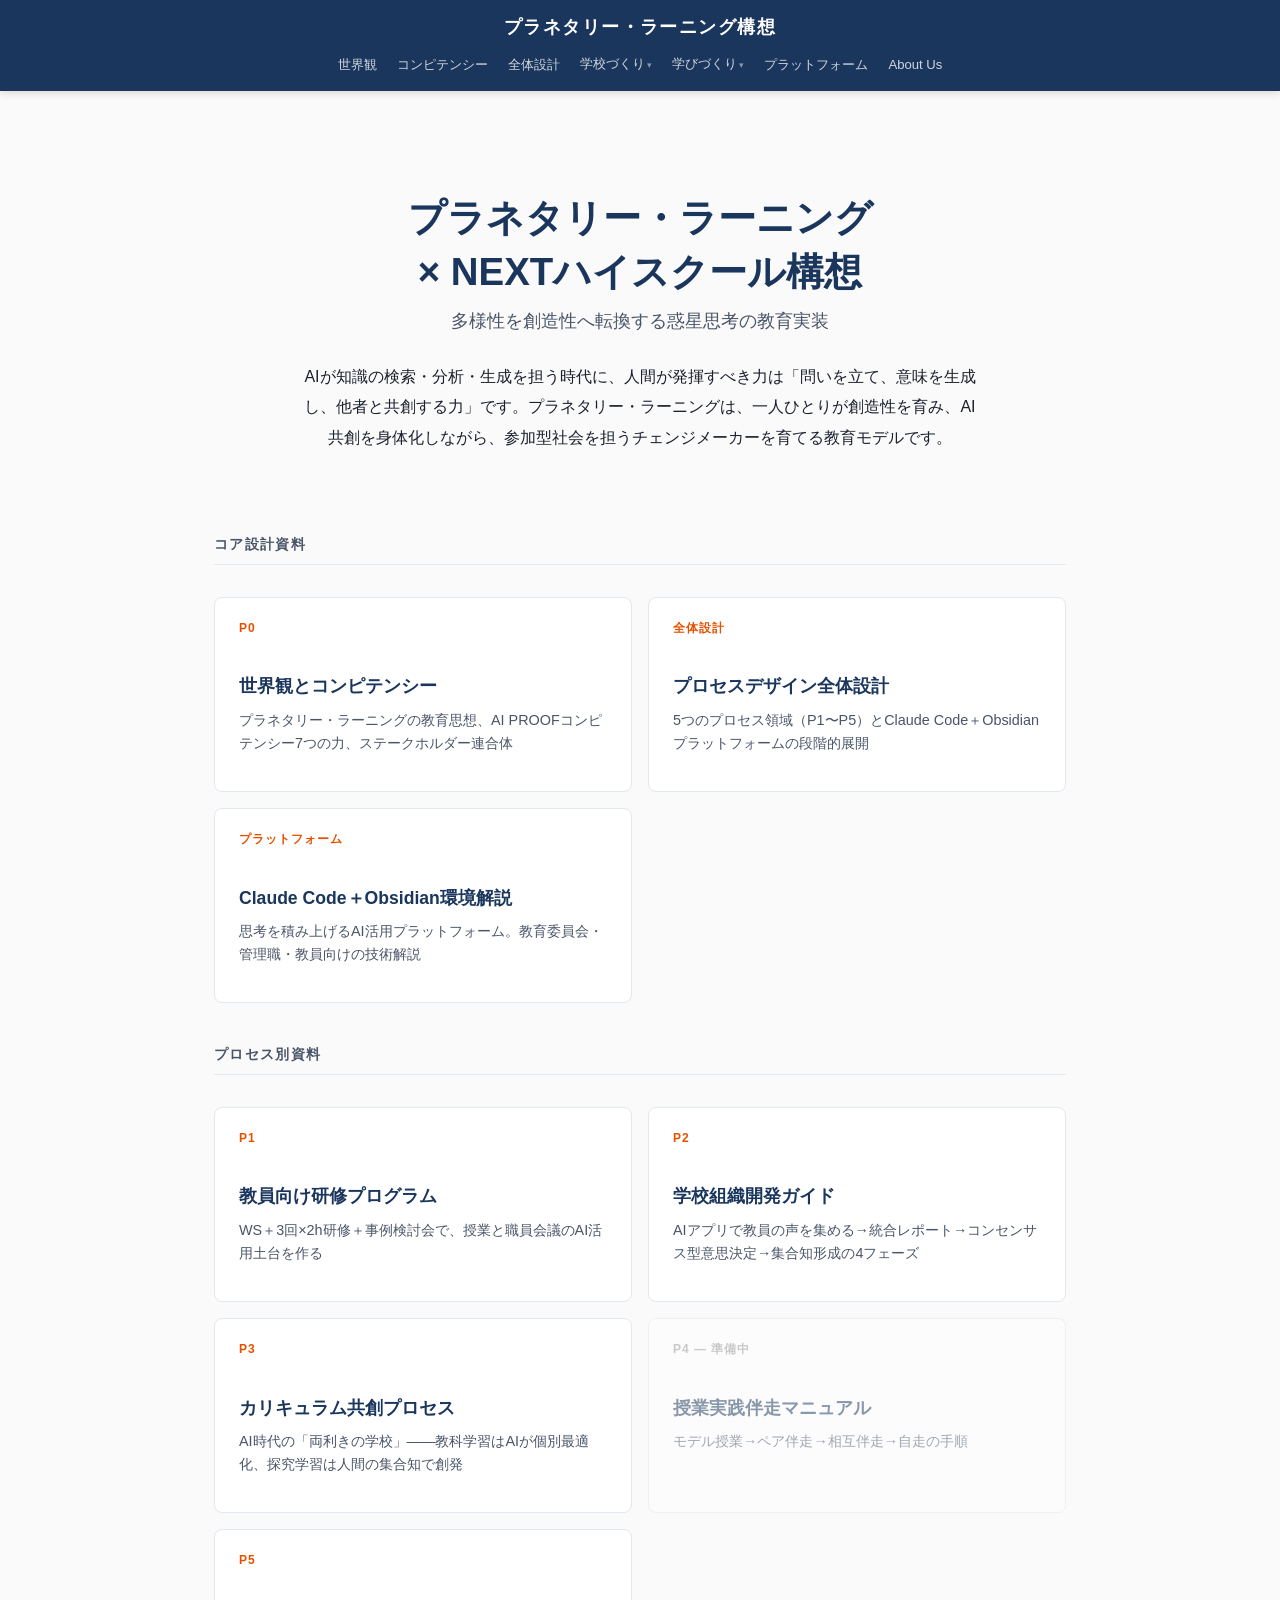
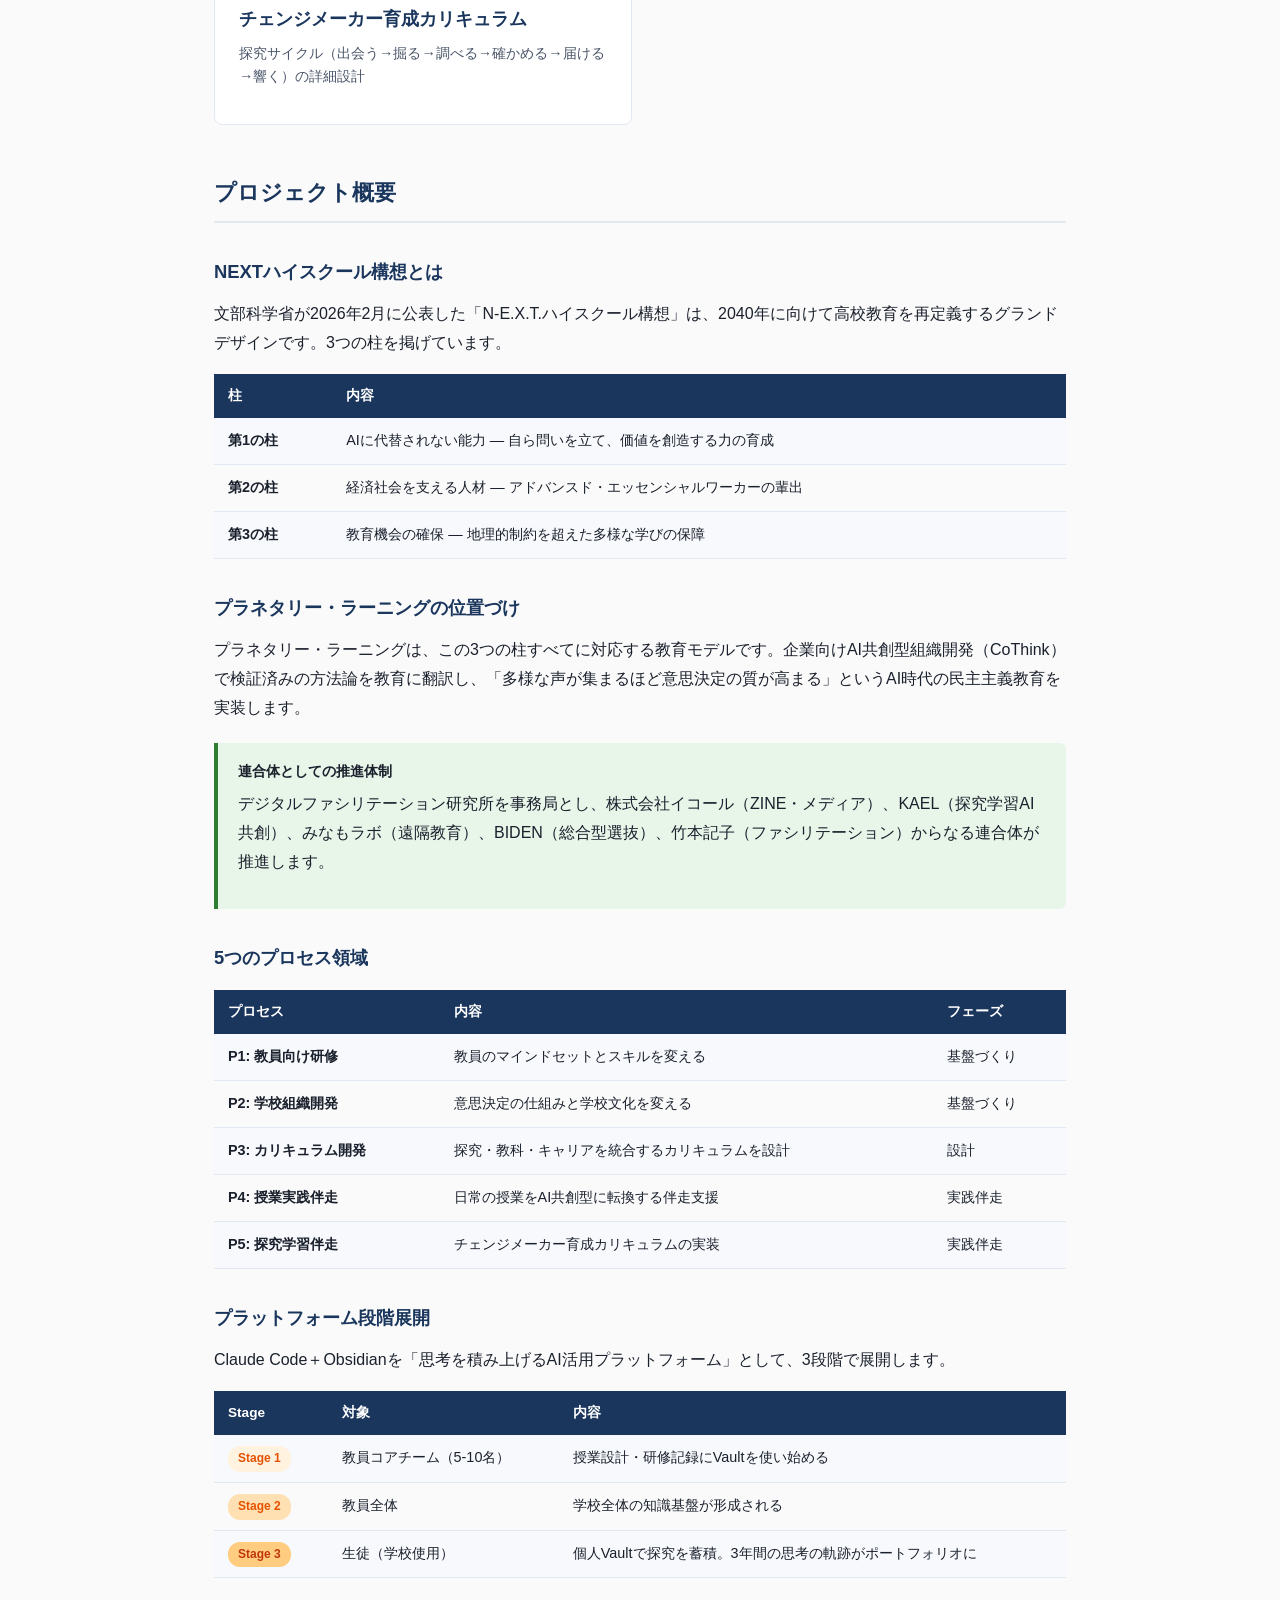
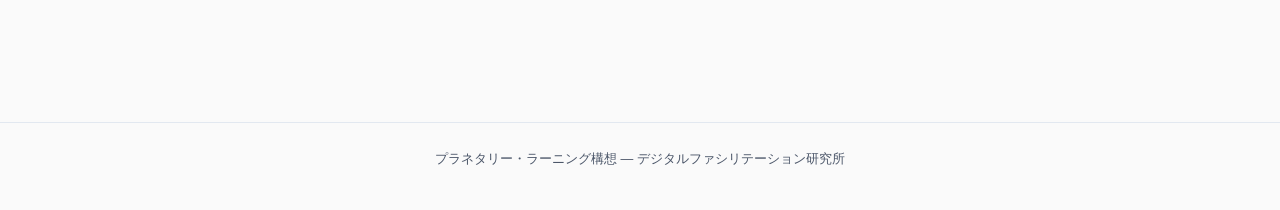
==== index.html @ 72f6e53b "ナビを7項目＋ドロップダウンに再構成 ストーリー順: 世界観 → コンピテンシー → 全体設計 → 学校づくり▾(P1,P2) → 学びづくり▾(P3,P4,P5) → プラットフォーム → Abou" ====
<!DOCTYPE html>
<html lang="ja">
<head>
  <meta charset="UTF-8">
  <meta name="viewport" content="width=device-width, initial-scale=1.0">
  <title>プラネタリー・ラーニング構想</title>
  <link rel="stylesheet" href="style.css">
</head>
<body>

<header>
  <div class="header-inner">
    <div class="site-title"><a href="index.html">プラネタリー・ラーニング構想</a></div>
    <nav>
      <a href="p0.html">世界観</a>
      <a href="competency.html">コンピテンシー</a>
      <a href="process-design.html">全体設計</a>
      <div class="nav-group">
        <span class="nav-group-label">学校づくり</span>
        <div class="nav-dropdown">
          <a href="p1.html">P1: 教員研修</a>
          <a href="p2.html">P2: 学校組織開発</a>
        </div>
      </div>
      <div class="nav-group">
        <span class="nav-group-label">学びづくり</span>
        <div class="nav-dropdown">
          <a href="p3.html">P3: カリキュラム共創</a>
          <a href="p4.html">P4: 授業実践伴走</a>
          <a href="p5.html">P5: 探究学習</a>
        </div>
      </div>
      <a href="platform.html">プラットフォーム</a>
      <a href="about.html">About Us</a>
    </nav>
  </div>
</header>

<main>

  <div class="hero">
    <h1>プラネタリー・ラーニング<br>× NEXTハイスクール構想</h1>
    <p class="subtitle">多様性を創造性へ転換する惑星思考の教育実装</p>
    <p class="lead">
      AIが知識の検索・分析・生成を担う時代に、人間が発揮すべき力は「問いを立て、意味を生成し、他者と共創する力」です。プラネタリー・ラーニングは、一人ひとりが創造性を育み、AI共創を身体化しながら、参加型社会を担うチェンジメーカーを育てる教育モデルです。
    </p>
  </div>

  <!-- コア設計資料 -->
  <div class="section-group-title">コア設計資料</div>
  <div class="card-grid">
    <a href="p0.html" class="card">
      <div class="card-label">P0</div>
      <h3>世界観とコンピテンシー</h3>
      <p>プラネタリー・ラーニングの教育思想、AI PROOFコンピテンシー7つの力、ステークホルダー連合体</p>
    </a>
    <a href="process-design.html" class="card">
      <div class="card-label">全体設計</div>
      <h3>プロセスデザイン全体設計</h3>
      <p>5つのプロセス領域（P1〜P5）とClaude Code＋Obsidianプラットフォームの段階的展開</p>
    </a>
    <a href="platform.html" class="card">
      <div class="card-label">プラットフォーム</div>
      <h3>Claude Code＋Obsidian環境解説</h3>
      <p>思考を積み上げるAI活用プラットフォーム。教育委員会・管理職・教員向けの技術解説</p>
    </a>
  </div>

  <!-- プロセス別資料 -->
  <div class="section-group-title">プロセス別資料</div>
  <div class="card-grid">
    <a href="p1.html" class="card">
      <div class="card-label">P1</div>
      <h3>教員向け研修プログラム</h3>
      <p>WS＋3回×2h研修＋事例検討会で、授業と職員会議のAI活用土台を作る</p>
    </a>
    <a href="p2.html" class="card">
      <div class="card-label">P2</div>
      <h3>学校組織開発ガイド</h3>
      <p>AIアプリで教員の声を集める→統合レポート→コンセンサス型意思決定→集合知形成の4フェーズ</p>
    </a>
    <a href="p3.html" class="card">
      <div class="card-label">P3</div>
      <h3>カリキュラム共創プロセス</h3>
      <p>AI時代の「両利きの学校」——教科学習はAIが個別最適化、探究学習は人間の集合知で創発</p>
    </a>
    <a href="#" class="card disabled">
      <div class="card-label">P4 — 準備中</div>
      <h3>授業実践伴走マニュアル</h3>
      <p>モデル授業→ペア伴走→相互伴走→自走の手順</p>
    </a>
    <a href="p5.html" class="card">
      <div class="card-label">P5</div>
      <h3>チェンジメーカー育成カリキュラム</h3>
      <p>探究サイクル（出会う→掘る→調べる→確かめる→届ける→響く）の詳細設計</p>
    </a>
  </div>

  <!-- プロジェクト概要 -->
  <h2>プロジェクト概要</h2>

  <h3>NEXTハイスクール構想とは</h3>
  <p>文部科学省が2026年2月に公表した「N-E.X.T.ハイスクール構想」は、2040年に向けて高校教育を再定義するグランドデザインです。3つの柱を掲げています。</p>

  <table>
    <tr><th>柱</th><th>内容</th></tr>
    <tr><td><strong>第1の柱</strong></td><td>AIに代替されない能力 — 自ら問いを立て、価値を創造する力の育成</td></tr>
    <tr><td><strong>第2の柱</strong></td><td>経済社会を支える人材 — アドバンスド・エッセンシャルワーカーの輩出</td></tr>
    <tr><td><strong>第3の柱</strong></td><td>教育機会の確保 — 地理的制約を超えた多様な学びの保障</td></tr>
  </table>

  <h3>プラネタリー・ラーニングの位置づけ</h3>
  <p>プラネタリー・ラーニングは、この3つの柱すべてに対応する教育モデルです。企業向けAI共創型組織開発（CoThink）で検証済みの方法論を教育に翻訳し、「多様な声が集まるほど意思決定の質が高まる」というAI時代の民主主義教育を実装します。</p>

  <div class="callout tip">
    <div class="callout-title">連合体としての推進体制</div>
    <p>デジタルファシリテーション研究所を事務局とし、株式会社イコール（ZINE・メディア）、KAEL（探究学習AI共創）、みなもラボ（遠隔教育）、BIDEN（総合型選抜）、竹本記子（ファシリテーション）からなる連合体が推進します。</p>
  </div>

  <h3>5つのプロセス領域</h3>
  <table>
    <tr><th>プロセス</th><th>内容</th><th>フェーズ</th></tr>
    <tr><td><strong>P1: 教員向け研修</strong></td><td>教員のマインドセットとスキルを変える</td><td>基盤づくり</td></tr>
    <tr><td><strong>P2: 学校組織開発</strong></td><td>意思決定の仕組みと学校文化を変える</td><td>基盤づくり</td></tr>
    <tr><td><strong>P3: カリキュラム開発</strong></td><td>探究・教科・キャリアを統合するカリキュラムを設計</td><td>設計</td></tr>
    <tr><td><strong>P4: 授業実践伴走</strong></td><td>日常の授業をAI共創型に転換する伴走支援</td><td>実践伴走</td></tr>
    <tr><td><strong>P5: 探究学習伴走</strong></td><td>チェンジメーカー育成カリキュラムの実装</td><td>実践伴走</td></tr>
  </table>

  <h3>プラットフォーム段階展開</h3>
  <p>Claude Code＋Obsidianを「思考を積み上げるAI活用プラットフォーム」として、3段階で展開します。</p>
  <table>
    <tr><th>Stage</th><th>対象</th><th>内容</th></tr>
    <tr><td><span class="badge badge-stage1">Stage 1</span></td><td>教員コアチーム（5-10名）</td><td>授業設計・研修記録にVaultを使い始める</td></tr>
    <tr><td><span class="badge badge-stage2">Stage 2</span></td><td>教員全体</td><td>学校全体の知識基盤が形成される</td></tr>
    <tr><td><span class="badge badge-stage3">Stage 3</span></td><td>生徒（学校使用）</td><td>個人Vaultで探究を蓄積。3年間の思考の軌跡がポートフォリオに</td></tr>
  </table>

</main>

<footer>
  <p>プラネタリー・ラーニング構想 &mdash; デジタルファシリテーション研究所</p>
</footer>

</body>
</html>
---- style.css ----
/* NEXTハイスクール プラネタリー・ラーニング サイトスタイル */

:root {
  --color-primary: #1a365d;
  --color-primary-light: #2b6cb0;
  --color-accent: #e65100;
  --color-accent-light: #ff8f00;
  --color-bg: #fafafa;
  --color-surface: #ffffff;
  --color-text: #1a202c;
  --color-text-secondary: #4a5568;
  --color-border: #e2e8f0;
  --color-green: #2e7d32;
  --color-green-bg: #e8f5e9;
  --color-blue-bg: #e3f2fd;
  --color-orange-bg: #fff3e0;
  --color-red-bg: #fce4ec;
  --max-width: 900px;
  --header-height: 64px;
}

* {
  margin: 0;
  padding: 0;
  box-sizing: border-box;
}

html {
  scroll-behavior: smooth;
}

body {
  font-family: "Hiragino Kaku Gothic ProN", "Noto Sans JP", "Yu Gothic", "Meiryo", sans-serif;
  line-height: 1.8;
  color: var(--color-text);
  background: var(--color-bg);
}

/* ── Header ── */
header {
  background: var(--color-primary);
  color: #fff;
  position: sticky;
  top: 0;
  z-index: 100;
  box-shadow: 0 2px 8px rgba(0,0,0,0.15);
}

header .header-inner {
  max-width: var(--max-width);
  margin: 0 auto;
  padding: 10px 24px;
  display: flex;
  flex-direction: column;
  align-items: center;
  gap: 6px;
}

header .site-title {
  font-size: 1.15rem;
  font-weight: 700;
  letter-spacing: 0.08em;
  white-space: nowrap;
}

header .site-title a {
  color: #fff;
  text-decoration: none;
}

header nav {
  display: flex;
  flex-wrap: wrap;
  justify-content: center;
  gap: 2px 0;
  list-style: none;
}

header nav > a,
header nav > .nav-group > .nav-group-label {
  color: rgba(255,255,255,0.8);
  text-decoration: none;
  font-size: 0.82rem;
  padding: 4px 10px;
  transition: color 0.2s;
  cursor: pointer;
  white-space: nowrap;
}

header nav > a:hover,
header nav > .nav-group:hover > .nav-group-label {
  color: #fff;
}

/* ── Dropdown ── */
.nav-group {
  position: relative;
}

.nav-group-label::after {
  content: " ▾";
  font-size: 0.65em;
  opacity: 0.6;
}

.nav-group .nav-dropdown {
  display: none;
  position: absolute;
  top: 100%;
  left: 50%;
  transform: translateX(-50%);
  background: var(--color-primary);
  border-radius: 0 0 6px 6px;
  box-shadow: 0 4px 12px rgba(0,0,0,0.25);
  min-width: 160px;
  padding: 4px 0;
  z-index: 200;
}

.nav-group:hover .nav-dropdown {
  display: block;
}

.nav-dropdown a {
  display: block;
  color: rgba(255,255,255,0.8);
  text-decoration: none;
  font-size: 0.8rem;
  padding: 7px 16px;
  white-space: nowrap;
  transition: background 0.15s;
}

.nav-dropdown a:hover {
  background: rgba(255,255,255,0.12);
  color: #fff;
}

/* ── Main ── */
main {
  max-width: var(--max-width);
  margin: 0 auto;
  padding: 40px 24px 80px;
}

/* ── Hero (index page) ── */
.hero {
  text-align: center;
  padding: 60px 0 40px;
}

.hero h1 {
  font-size: 2rem;
  color: var(--color-primary);
  margin-bottom: 8px;
  line-height: 1.4;
}

.hero .subtitle {
  font-size: 1.1rem;
  color: var(--color-text-secondary);
  margin-bottom: 24px;
}

.hero .lead {
  font-size: 1rem;
  color: var(--color-text);
  max-width: 680px;
  margin: 0 auto;
  line-height: 1.9;
}

/* ── Page title ── */
.page-title {
  border-bottom: 3px solid var(--color-primary);
  padding-bottom: 12px;
  margin-bottom: 32px;
}

.page-title h1 {
  font-size: 1.7rem;
  color: var(--color-primary);
  line-height: 1.4;
}

.page-title .page-subtitle {
  font-size: 1rem;
  color: var(--color-text-secondary);
  margin-top: 4px;
}

/* ── Card grid (index) ── */
.card-grid {
  display: grid;
  grid-template-columns: 1fr;
  gap: 16px;
  margin: 32px 0;
}

.card {
  background: var(--color-surface);
  border: 1px solid var(--color-border);
  border-radius: 8px;
  padding: 20px 24px;
  text-decoration: none;
  color: inherit;
  transition: box-shadow 0.2s, border-color 0.2s;
  display: block;
}

.card:hover {
  box-shadow: 0 4px 12px rgba(0,0,0,0.08);
  border-color: var(--color-primary-light);
}

.card .card-label {
  font-size: 0.75rem;
  font-weight: 700;
  text-transform: uppercase;
  letter-spacing: 0.08em;
  color: var(--color-accent);
  margin-bottom: 4px;
}

.card h3 {
  font-size: 1.1rem;
  color: var(--color-primary);
  margin-bottom: 6px;
}

.card p {
  font-size: 0.9rem;
  color: var(--color-text-secondary);
  line-height: 1.6;
}

.card.disabled {
  opacity: 0.5;
  pointer-events: none;
}

.card.disabled .card-label {
  color: #999;
}

/* ── Section headers ── */
.section-group-title {
  font-size: 0.85rem;
  font-weight: 700;
  text-transform: uppercase;
  letter-spacing: 0.1em;
  color: var(--color-text-secondary);
  border-bottom: 1px solid var(--color-border);
  padding-bottom: 6px;
  margin-top: 40px;
  margin-bottom: 16px;
}

/* ── Content sections ── */
h2 {
  font-size: 1.4rem;
  color: var(--color-primary);
  margin-top: 48px;
  margin-bottom: 16px;
  padding-bottom: 8px;
  border-bottom: 2px solid var(--color-border);
}

h3 {
  font-size: 1.15rem;
  color: var(--color-primary);
  margin-top: 32px;
  margin-bottom: 12px;
}

h4 {
  font-size: 1rem;
  color: var(--color-text);
  margin-top: 24px;
  margin-bottom: 8px;
}

p {
  margin-bottom: 16px;
}

/* ── Tables ── */
table {
  width: 100%;
  border-collapse: collapse;
  margin: 16px 0 24px;
  font-size: 0.9rem;
}

th {
  background: var(--color-primary);
  color: #fff;
  padding: 10px 14px;
  text-align: left;
  font-weight: 600;
  font-size: 0.85rem;
}

td {
  padding: 10px 14px;
  border-bottom: 1px solid var(--color-border);
  vertical-align: top;
}

tr:nth-child(even) td {
  background: #f7f9fc;
}

/* ── Callout boxes ── */
.callout {
  border-left: 4px solid var(--color-primary-light);
  background: var(--color-blue-bg);
  padding: 16px 20px;
  margin: 20px 0;
  border-radius: 0 6px 6px 0;
}

.callout.important {
  border-left-color: var(--color-accent);
  background: var(--color-orange-bg);
}

.callout.tip {
  border-left-color: var(--color-green);
  background: var(--color-green-bg);
}

.callout .callout-title {
  font-weight: 700;
  font-size: 0.9rem;
  margin-bottom: 6px;
}

/* ── Code / pre blocks ── */
pre {
  background: #1e293b;
  color: #e2e8f0;
  padding: 16px 20px;
  border-radius: 6px;
  overflow-x: auto;
  font-size: 0.85rem;
  line-height: 1.6;
  margin: 16px 0 24px;
  font-family: "Consolas", "Monaco", "Courier New", monospace;
}

code {
  font-family: "Consolas", "Monaco", "Courier New", monospace;
  font-size: 0.88em;
  background: #edf2f7;
  padding: 2px 6px;
  border-radius: 3px;
}

pre code {
  background: none;
  padding: 0;
}

/* ── Blockquote ── */
blockquote {
  border-left: 4px solid var(--color-border);
  padding: 8px 16px;
  margin: 16px 0;
  color: var(--color-text-secondary);
  font-style: italic;
}

/* ── Lists ── */
ul, ol {
  margin: 8px 0 16px 24px;
}

li {
  margin-bottom: 6px;
}

/* ── Competency diagram (text-based) ── */
.diagram {
  background: #f7f9fc;
  border: 1px solid var(--color-border);
  border-radius: 6px;
  padding: 20px;
  margin: 20px 0;
  font-family: "Consolas", "Monaco", "Courier New", monospace;
  font-size: 0.85rem;
  line-height: 1.5;
  white-space: pre;
  overflow-x: auto;
}

/* ── Phase / Stage badges ── */
.badge {
  display: inline-block;
  font-size: 0.75rem;
  font-weight: 700;
  padding: 2px 10px;
  border-radius: 12px;
  margin-right: 6px;
}

.badge-stage1 { background: var(--color-orange-bg); color: var(--color-accent); }
.badge-stage2 { background: #ffe0b2; color: #e65100; }
.badge-stage3 { background: #ffcc80; color: #bf360c; }
.badge-done { background: var(--color-green-bg); color: var(--color-green); }
.badge-wip { background: #fff9c4; color: #f57f17; }

/* ── Page navigation (bottom) ── */
.page-nav {
  display: flex;
  justify-content: space-between;
  margin-top: 64px;
  padding-top: 24px;
  border-top: 1px solid var(--color-border);
}

.page-nav a {
  color: var(--color-primary-light);
  text-decoration: none;
  font-size: 0.9rem;
}

.page-nav a:hover {
  text-decoration: underline;
}

/* ── Footer ── */
footer {
  text-align: center;
  padding: 24px;
  font-size: 0.8rem;
  color: var(--color-text-secondary);
  border-top: 1px solid var(--color-border);
  margin-top: 40px;
}

/* ── Responsive ── */
@media (min-width: 640px) {
  .card-grid {
    grid-template-columns: 1fr 1fr;
  }
  .hero h1 {
    font-size: 2.4rem;
  }
}

@media (max-width: 639px) {
  header .header-inner {
    padding: 8px 12px;
    gap: 4px;
  }
  header .site-title {
    font-size: 1rem;
  }
  header nav {
    gap: 0;
  }
  header nav > a,
  header nav > .nav-group > .nav-group-label {
    font-size: 0.72rem;
    padding: 3px 6px;
  }
  .nav-group .nav-dropdown {
    min-width: 130px;
  }
  .nav-dropdown a {
    font-size: 0.72rem;
    padding: 6px 12px;
  }
  main {
    padding: 24px 16px 60px;
  }
  .hero {
    padding: 32px 0 24px;
  }
  h2 { font-size: 1.2rem; }
  table { font-size: 0.82rem; }
  th, td { padding: 8px 10px; }
}
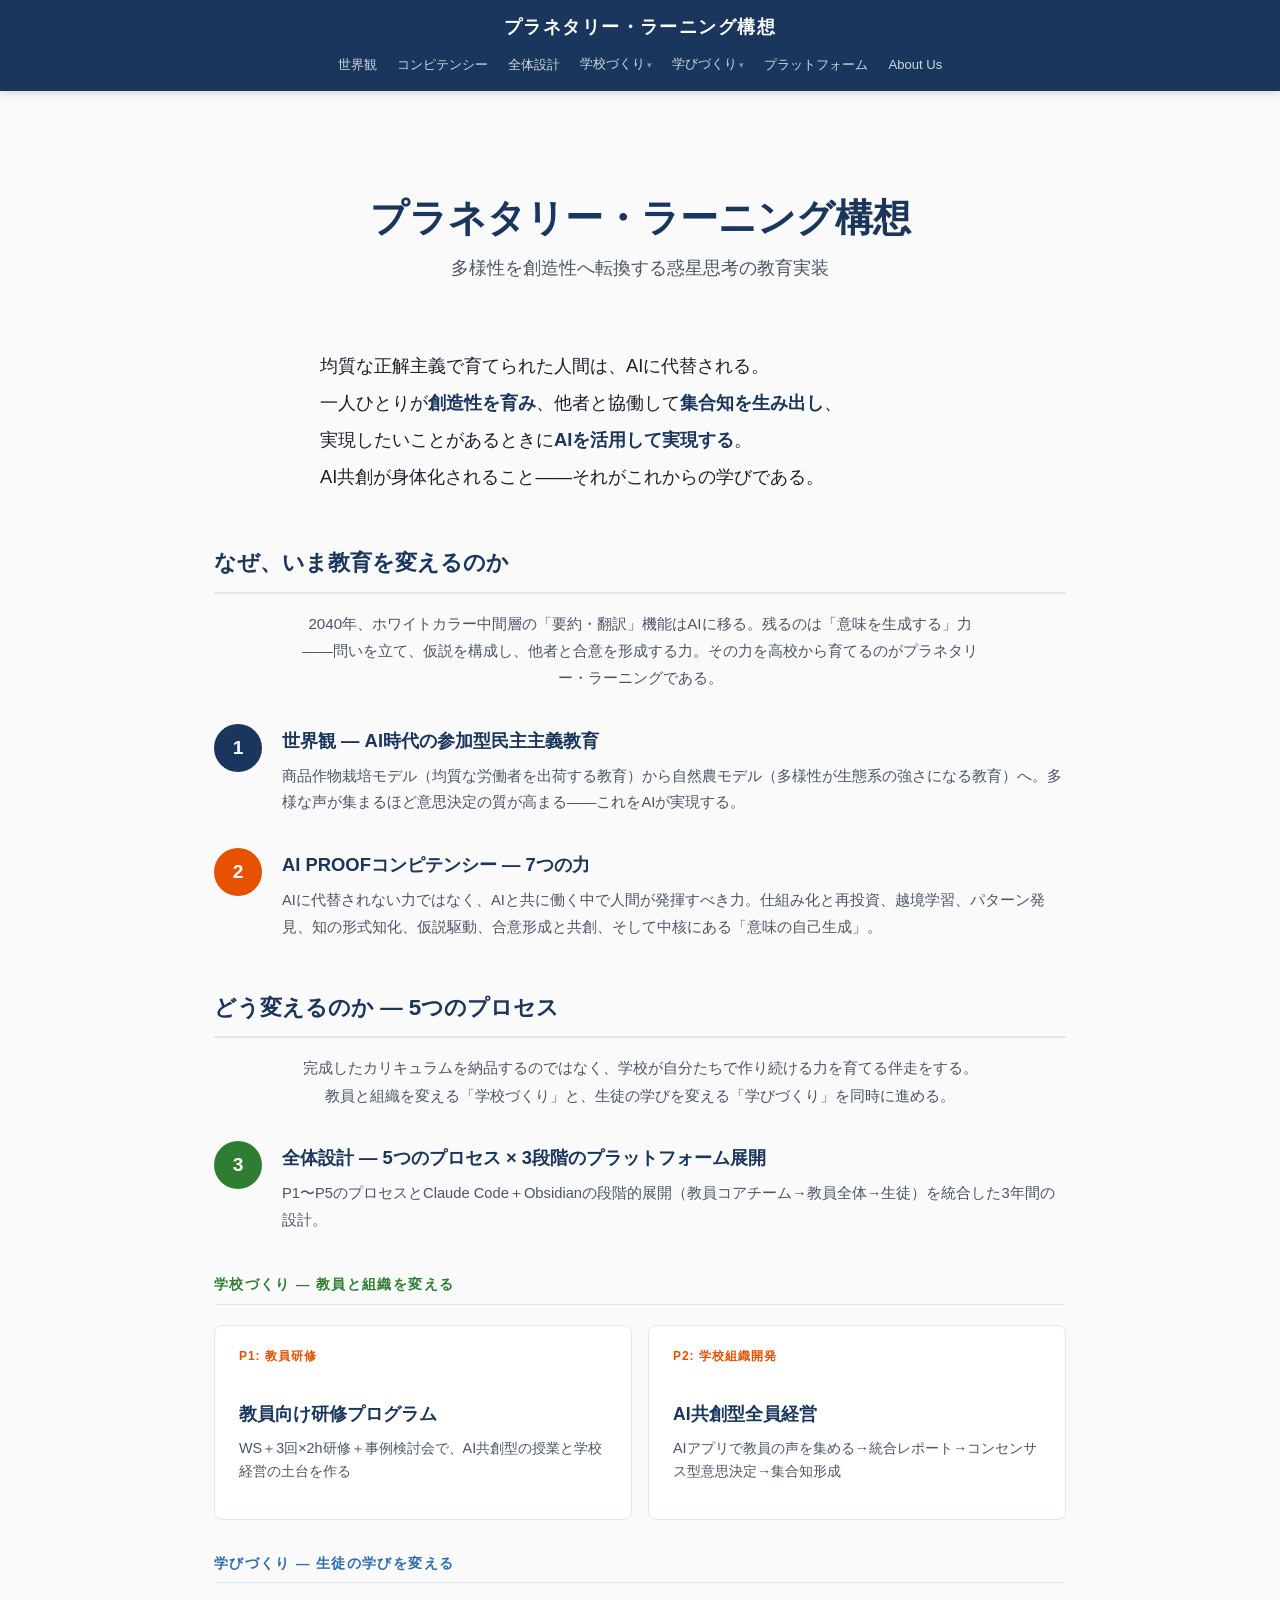
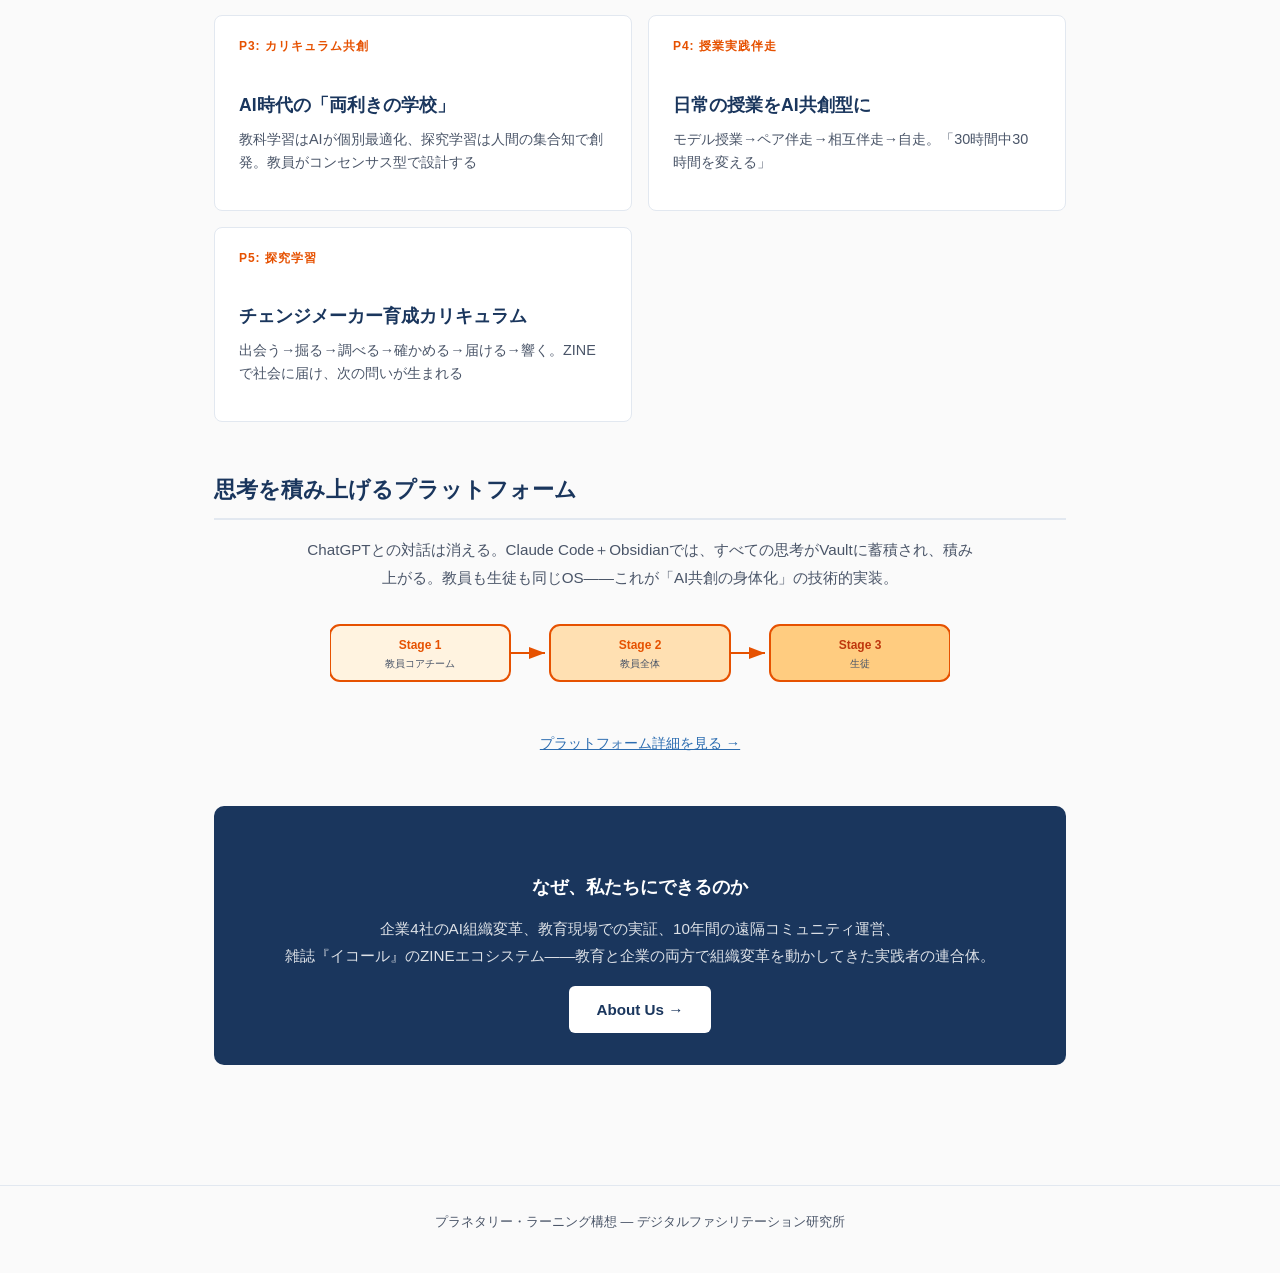
==== commit 922f31fe: "トップページをナビのストーリーに合わせて再構成 なぜ(世界観・コンピテンシー) → どう(全体設計・学校づくり・学びづくり) → 何で(プラットフォーム) → 誰が(About Us) - ヒーローを" ====
--- a/index.html
+++ b/index.html
@@ -5,6 +5,24 @@
   <meta name="viewport" content="width=device-width, initial-scale=1.0">
   <title>プラネタリー・ラーニング構想</title>
   <link rel="stylesheet" href="style.css">
+  <style>
+    .hero-statement { font-size: 1.15rem; color: var(--color-text); max-width: 640px; margin: 0 auto; line-height: 2; }
+    .hero-statement strong { color: var(--color-primary); }
+    .section-intro { max-width: 680px; margin: 0 auto 24px; text-align: center; color: var(--color-text-secondary); font-size: 0.95rem; line-height: 1.8; }
+    .story-step { display: flex; align-items: flex-start; gap: 20px; margin: 32px 0; }
+    .story-number { flex-shrink: 0; width: 48px; height: 48px; border-radius: 50%; display: flex; align-items: center; justify-content: center; font-size: 1.2rem; font-weight: 700; color: #fff; }
+    .story-body h3 { margin-top: 0; margin-bottom: 6px; }
+    .story-body h3 a { color: var(--color-primary); text-decoration: none; }
+    .story-body h3 a:hover { text-decoration: underline; }
+    .story-body p { color: var(--color-text-secondary); font-size: 0.92rem; margin-bottom: 0; }
+    .two-col { display: grid; grid-template-columns: 1fr 1fr; gap: 16px; margin: 20px 0; }
+    @media (max-width: 639px) { .two-col { grid-template-columns: 1fr; } .story-step { gap: 14px; } }
+    .cta-box { background: var(--color-primary); color: #fff; border-radius: 10px; padding: 32px; text-align: center; margin: 48px 0 0; }
+    .cta-box h3 { color: #fff; margin-bottom: 12px; border: none; }
+    .cta-box p { color: rgba(255,255,255,0.85); font-size: 0.95rem; margin-bottom: 16px; }
+    .cta-box a { display: inline-block; background: #fff; color: var(--color-primary); font-weight: 700; padding: 10px 28px; border-radius: 6px; text-decoration: none; font-size: 0.95rem; }
+    .cta-box a:hover { background: #e3f2fd; }
+  </style>
 </head>
 <body>
 
@@ -38,103 +56,119 @@
 
 <main>
 
+  <!-- ── Hero ── -->
   <div class="hero">
-    <h1>プラネタリー・ラーニング<br>× NEXTハイスクール構想</h1>
+    <h1>プラネタリー・ラーニング構想</h1>
     <p class="subtitle">多様性を創造性へ転換する惑星思考の教育実装</p>
-    <p class="lead">
-      AIが知識の検索・分析・生成を担う時代に、人間が発揮すべき力は「問いを立て、意味を生成し、他者と共創する力」です。プラネタリー・ラーニングは、一人ひとりが創造性を育み、AI共創を身体化しながら、参加型社会を担うチェンジメーカーを育てる教育モデルです。
-    </p>
   </div>
 
-  <!-- コア設計資料 -->
-  <div class="section-group-title">コア設計資料</div>
-  <div class="card-grid">
-    <a href="p0.html" class="card">
-      <div class="card-label">P0</div>
-      <h3>世界観とコンピテンシー</h3>
-      <p>プラネタリー・ラーニングの教育思想、AI PROOFコンピテンシー7つの力、ステークホルダー連合体</p>
+  <p class="hero-statement">
+    均質な正解主義で育てられた人間は、AIに代替される。<br>
+    一人ひとりが<strong>創造性を育み</strong>、他者と協働して<strong>集合知を生み出し</strong>、<br>
+    実現したいことがあるときに<strong>AIを活用して実現する</strong>。<br>
+    AI共創が身体化されること——それがこれからの学びである。
+  </p>
+
+  <!-- ── ストーリー: なぜ ── -->
+  <h2>なぜ、いま教育を変えるのか</h2>
+  <p class="section-intro">2040年、ホワイトカラー中間層の「要約・翻訳」機能はAIに移る。残るのは「意味を生成する」力——問いを立て、仮説を構成し、他者と合意を形成する力。その力を高校から育てるのがプラネタリー・ラーニングである。</p>
+
+  <div class="story-step">
+    <div class="story-number" style="background:var(--color-primary);">1</div>
+    <div class="story-body">
+      <h3><a href="p0.html">世界観 — AI時代の参加型民主主義教育</a></h3>
+      <p>商品作物栽培モデル（均質な労働者を出荷する教育）から自然農モデル（多様性が生態系の強さになる教育）へ。多様な声が集まるほど意思決定の質が高まる——これをAIが実現する。</p>
+    </div>
+  </div>
+
+  <div class="story-step">
+    <div class="story-number" style="background:var(--color-accent);">2</div>
+    <div class="story-body">
+      <h3><a href="competency.html">AI PROOFコンピテンシー — 7つの力</a></h3>
+      <p>AIに代替されない力ではなく、AIと共に働く中で人間が発揮すべき力。仕組み化と再投資、越境学習、パターン発見、知の形式知化、仮説駆動、合意形成と共創、そして中核にある「意味の自己生成」。</p>
+    </div>
+  </div>
+
+  <!-- ── ストーリー: どう ── -->
+  <h2>どう変えるのか — 5つのプロセス</h2>
+  <p class="section-intro">完成したカリキュラムを納品するのではなく、学校が自分たちで作り続ける力を育てる伴走をする。教員と組織を変える「学校づくり」と、生徒の学びを変える「学びづくり」を同時に進める。</p>
+
+  <div class="story-step">
+    <div class="story-number" style="background:var(--color-green);">3</div>
+    <div class="story-body">
+      <h3><a href="process-design.html">全体設計 — 5つのプロセス × 3段階のプラットフォーム展開</a></h3>
+      <p>P1〜P5のプロセスとClaude Code＋Obsidianの段階的展開（教員コアチーム→教員全体→生徒）を統合した3年間の設計。</p>
+    </div>
+  </div>
+
+  <!-- 学校づくり -->
+  <h3 style="margin-top:40px; color:var(--color-green); font-size:0.85rem; text-transform:uppercase; letter-spacing:0.1em; border-bottom:1px solid var(--color-border); padding-bottom:6px;">学校づくり — 教員と組織を変える</h3>
+
+  <div class="two-col">
+    <a href="p1.html" class="card">
+      <div class="card-label">P1: 教員研修</div>
+      <h3>教員向け研修プログラム</h3>
+      <p>WS＋3回×2h研修＋事例検討会で、AI共創型の授業と学校経営の土台を作る</p>
     </a>
-    <a href="process-design.html" class="card">
-      <div class="card-label">全体設計</div>
-      <h3>プロセスデザイン全体設計</h3>
-      <p>5つのプロセス領域（P1〜P5）とClaude Code＋Obsidianプラットフォームの段階的展開</p>
-    </a>
-    <a href="platform.html" class="card">
-      <div class="card-label">プラットフォーム</div>
-      <h3>Claude Code＋Obsidian環境解説</h3>
-      <p>思考を積み上げるAI活用プラットフォーム。教育委員会・管理職・教員向けの技術解説</p>
+    <a href="p2.html" class="card">
+      <div class="card-label">P2: 学校組織開発</div>
+      <h3>AI共創型全員経営</h3>
+      <p>AIアプリで教員の声を集める→統合レポート→コンセンサス型意思決定→集合知形成</p>
     </a>
   </div>
 
-  <!-- プロセス別資料 -->
-  <div class="section-group-title">プロセス別資料</div>
+  <!-- 学びづくり -->
+  <h3 style="margin-top:32px; color:var(--color-primary-light); font-size:0.85rem; text-transform:uppercase; letter-spacing:0.1em; border-bottom:1px solid var(--color-border); padding-bottom:6px;">学びづくり — 生徒の学びを変える</h3>
+
   <div class="card-grid">
-    <a href="p1.html" class="card">
-      <div class="card-label">P1</div>
-      <h3>教員向け研修プログラム</h3>
-      <p>WS＋3回×2h研修＋事例検討会で、授業と職員会議のAI活用土台を作る</p>
+    <a href="p3.html" class="card">
+      <div class="card-label">P3: カリキュラム共創</div>
+      <h3>AI時代の「両利きの学校」</h3>
+      <p>教科学習はAIが個別最適化、探究学習は人間の集合知で創発。教員がコンセンサス型で設計する</p>
     </a>
-    <a href="p2.html" class="card">
-      <div class="card-label">P2</div>
-      <h3>学校組織開発ガイド</h3>
-      <p>AIアプリで教員の声を集める→統合レポート→コンセンサス型意思決定→集合知形成の4フェーズ</p>
-    </a>
-    <a href="p3.html" class="card">
-      <div class="card-label">P3</div>
-      <h3>カリキュラム共創プロセス</h3>
-      <p>AI時代の「両利きの学校」——教科学習はAIが個別最適化、探究学習は人間の集合知で創発</p>
-    </a>
-    <a href="#" class="card disabled">
-      <div class="card-label">P4 — 準備中</div>
-      <h3>授業実践伴走マニュアル</h3>
-      <p>モデル授業→ペア伴走→相互伴走→自走の手順</p>
+    <a href="p4.html" class="card">
+      <div class="card-label">P4: 授業実践伴走</div>
+      <h3>日常の授業をAI共創型に</h3>
+      <p>モデル授業→ペア伴走→相互伴走→自走。「30時間中30時間を変える」</p>
     </a>
     <a href="p5.html" class="card">
-      <div class="card-label">P5</div>
+      <div class="card-label">P5: 探究学習</div>
       <h3>チェンジメーカー育成カリキュラム</h3>
-      <p>探究サイクル（出会う→掘る→調べる→確かめる→届ける→響く）の詳細設計</p>
+      <p>出会う→掘る→調べる→確かめる→届ける→響く。ZINEで社会に届け、次の問いが生まれる</p>
     </a>
   </div>
 
-  <!-- プロジェクト概要 -->
-  <h2>プロジェクト概要</h2>
+  <!-- ── プラットフォーム ── -->
+  <h2>思考を積み上げるプラットフォーム</h2>
+  <p class="section-intro">ChatGPTとの対話は消える。Claude Code＋Obsidianでは、すべての思考がVaultに蓄積され、積み上がる。教員も生徒も同じOS——これが「AI共創の身体化」の技術的実装。</p>
 
-  <h3>NEXTハイスクール構想とは</h3>
-  <p>文部科学省が2026年2月に公表した「N-E.X.T.ハイスクール構想」は、2040年に向けて高校教育を再定義するグランドデザインです。3つの柱を掲げています。</p>
-
-  <table>
-    <tr><th>柱</th><th>内容</th></tr>
-    <tr><td><strong>第1の柱</strong></td><td>AIに代替されない能力 — 自ら問いを立て、価値を創造する力の育成</td></tr>
-    <tr><td><strong>第2の柱</strong></td><td>経済社会を支える人材 — アドバンスド・エッセンシャルワーカーの輩出</td></tr>
-    <tr><td><strong>第3の柱</strong></td><td>教育機会の確保 — 地理的制約を超えた多様な学びの保障</td></tr>
-  </table>
-
-  <h3>プラネタリー・ラーニングの位置づけ</h3>
-  <p>プラネタリー・ラーニングは、この3つの柱すべてに対応する教育モデルです。企業向けAI共創型組織開発（CoThink）で検証済みの方法論を教育に翻訳し、「多様な声が集まるほど意思決定の質が高まる」というAI時代の民主主義教育を実装します。</p>
-
-  <div class="callout tip">
-    <div class="callout-title">連合体としての推進体制</div>
-    <p>デジタルファシリテーション研究所を事務局とし、株式会社イコール（ZINE・メディア）、KAEL（探究学習AI共創）、みなもラボ（遠隔教育）、BIDEN（総合型選抜）、竹本記子（ファシリテーション）からなる連合体が推進します。</p>
+  <div style="text-align:center; margin:24px 0;">
+    <svg viewBox="0 0 620 80" width="100%" style="max-width:620px;" xmlns="http://www.w3.org/2000/svg" font-family="sans-serif">
+      <defs><marker id="idx1" markerWidth="8" markerHeight="6" refX="8" refY="3" orient="auto"><polygon points="0 0, 8 3, 0 6" fill="#e65100"/></marker></defs>
+      <rect x="0" y="10" width="180" height="56" rx="10" fill="#fff3e0" stroke="#e65100" stroke-width="2"/>
+      <text x="90" y="34" text-anchor="middle" font-size="12" font-weight="bold" fill="#e65100">Stage 1</text>
+      <text x="90" y="52" text-anchor="middle" font-size="10" fill="#4a5568">教員コアチーム</text>
+      <line x1="180" y1="38" x2="215" y2="38" stroke="#e65100" stroke-width="2" marker-end="url(#idx1)"/>
+      <rect x="220" y="10" width="180" height="56" rx="10" fill="#ffe0b2" stroke="#e65100" stroke-width="2"/>
+      <text x="310" y="34" text-anchor="middle" font-size="12" font-weight="bold" fill="#e65100">Stage 2</text>
+      <text x="310" y="52" text-anchor="middle" font-size="10" fill="#4a5568">教員全体</text>
+      <line x1="400" y1="38" x2="435" y2="38" stroke="#e65100" stroke-width="2" marker-end="url(#idx1)"/>
+      <rect x="440" y="10" width="180" height="56" rx="10" fill="#ffcc80" stroke="#e65100" stroke-width="2"/>
+      <text x="530" y="34" text-anchor="middle" font-size="12" font-weight="bold" fill="#bf360c">Stage 3</text>
+      <text x="530" y="52" text-anchor="middle" font-size="10" fill="#4a5568">生徒</text>
+    </svg>
   </div>
 
-  <h3>5つのプロセス領域</h3>
-  <table>
-    <tr><th>プロセス</th><th>内容</th><th>フェーズ</th></tr>
-    <tr><td><strong>P1: 教員向け研修</strong></td><td>教員のマインドセットとスキルを変える</td><td>基盤づくり</td></tr>
-    <tr><td><strong>P2: 学校組織開発</strong></td><td>意思決定の仕組みと学校文化を変える</td><td>基盤づくり</td></tr>
-    <tr><td><strong>P3: カリキュラム開発</strong></td><td>探究・教科・キャリアを統合するカリキュラムを設計</td><td>設計</td></tr>
-    <tr><td><strong>P4: 授業実践伴走</strong></td><td>日常の授業をAI共創型に転換する伴走支援</td><td>実践伴走</td></tr>
-    <tr><td><strong>P5: 探究学習伴走</strong></td><td>チェンジメーカー育成カリキュラムの実装</td><td>実践伴走</td></tr>
-  </table>
+  <div style="text-align:center; margin-bottom:32px;">
+    <a href="platform.html" style="color:var(--color-primary-light); font-size:0.9rem;">プラットフォーム詳細を見る →</a>
+  </div>
 
-  <h3>プラットフォーム段階展開</h3>
-  <p>Claude Code＋Obsidianを「思考を積み上げるAI活用プラットフォーム」として、3段階で展開します。</p>
-  <table>
-    <tr><th>Stage</th><th>対象</th><th>内容</th></tr>
-    <tr><td><span class="badge badge-stage1">Stage 1</span></td><td>教員コアチーム（5-10名）</td><td>授業設計・研修記録にVaultを使い始める</td></tr>
-    <tr><td><span class="badge badge-stage2">Stage 2</span></td><td>教員全体</td><td>学校全体の知識基盤が形成される</td></tr>
-    <tr><td><span class="badge badge-stage3">Stage 3</span></td><td>生徒（学校使用）</td><td>個人Vaultで探究を蓄積。3年間の思考の軌跡がポートフォリオに</td></tr>
-  </table>
+  <!-- ── CTA: About Us ── -->
+  <div class="cta-box">
+    <h3>なぜ、私たちにできるのか</h3>
+    <p>企業4社のAI組織変革、教育現場での実証、10年間の遠隔コミュニティ運営、<br>雑誌『イコール』のZINEエコシステム——教育と企業の両方で組織変革を動かしてきた実践者の連合体。</p>
+    <a href="about.html">About Us →</a>
+  </div>
 
 </main>
 
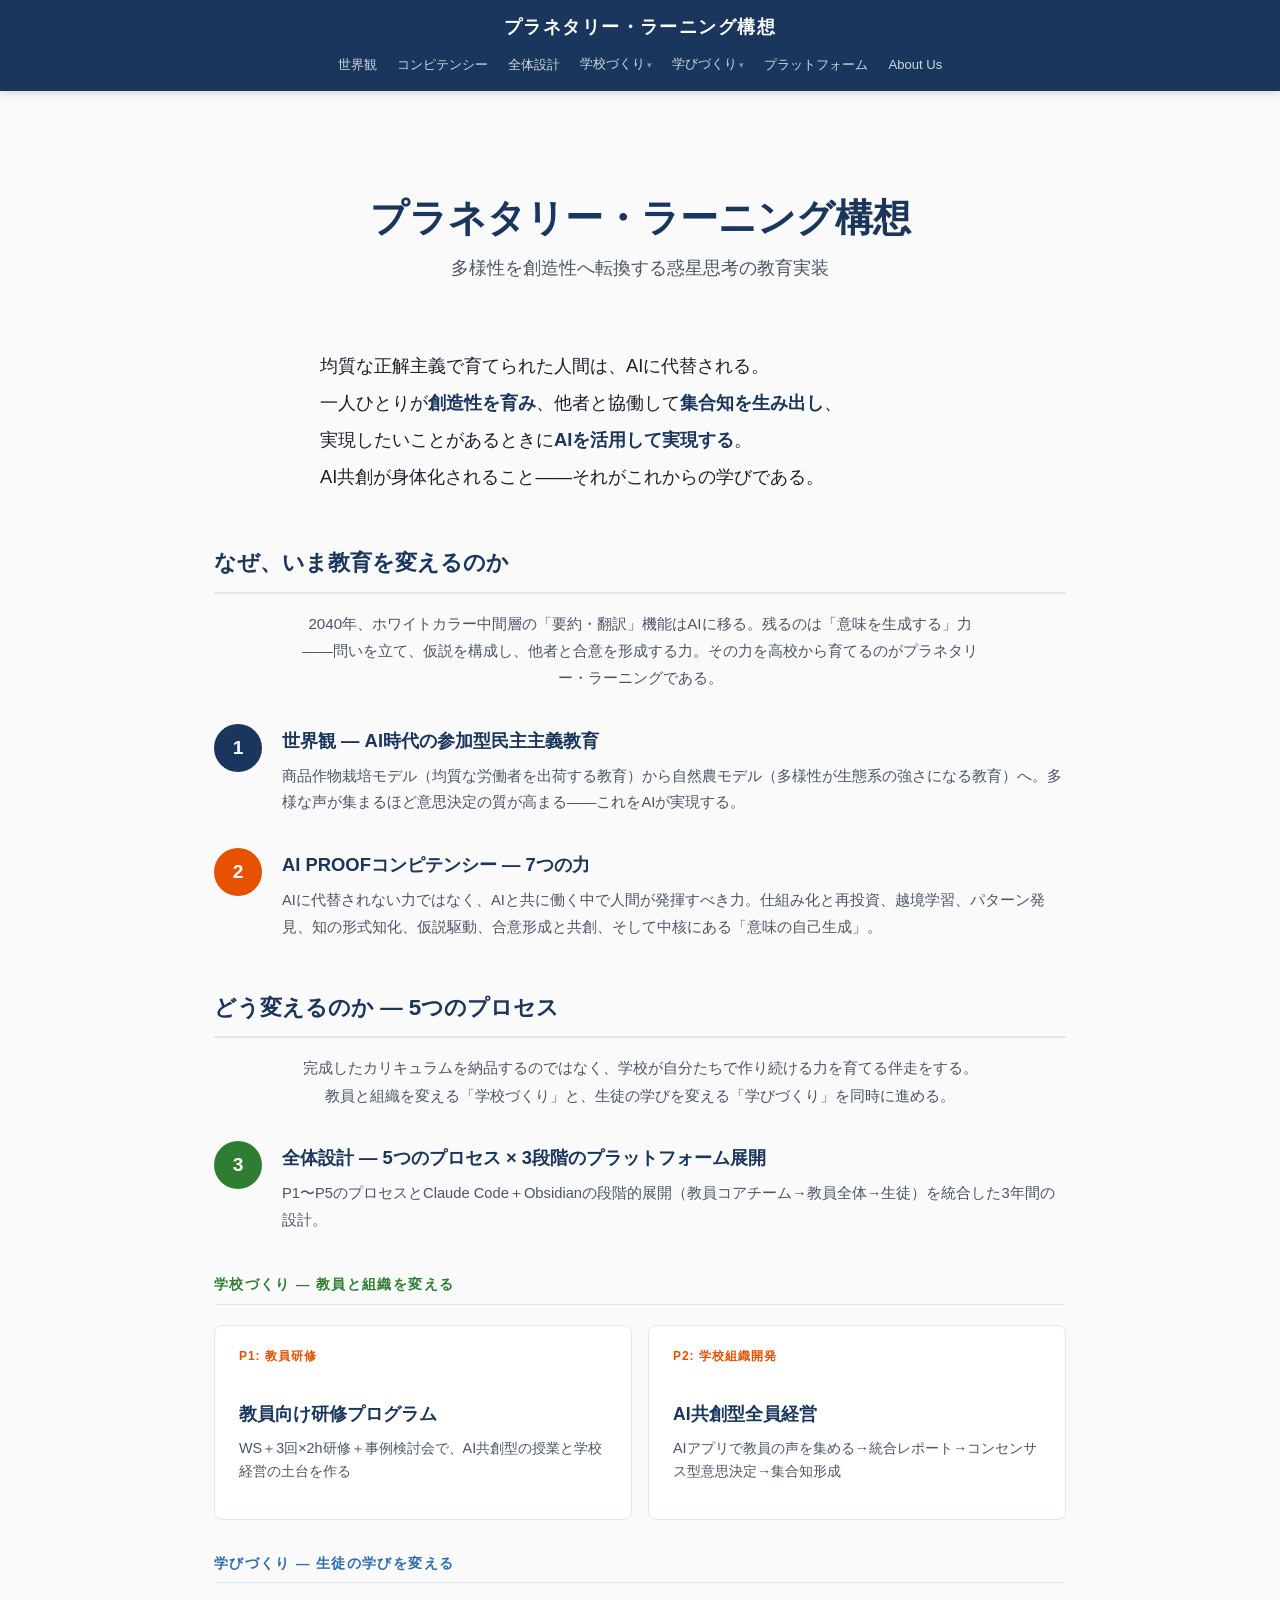
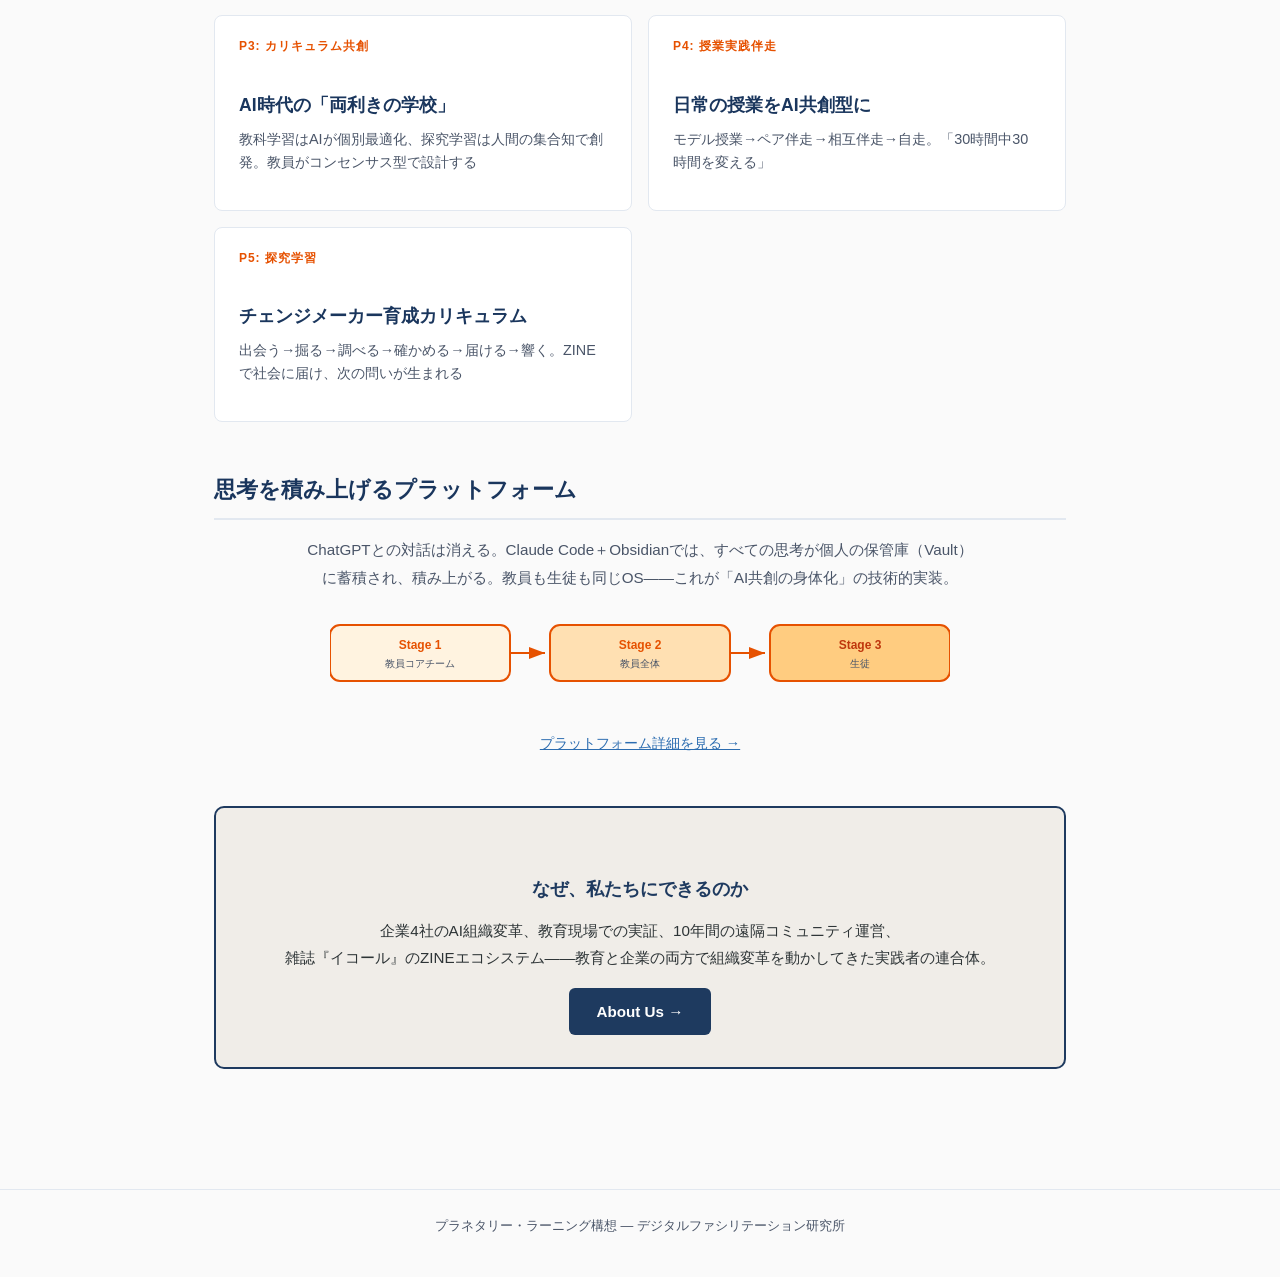
==== commit 577b4832: "トップページ: Vault→保管庫(Vault)に修正、CTAボックスの配色を修正 - プラットフォームセクション: Vault → 保管庫（Vault）に変更 - CTAボックス: 白背景+濃色テキ" ====
--- a/index.html
+++ b/index.html
@@ -17,11 +17,11 @@
     .story-body p { color: var(--color-text-secondary); font-size: 0.92rem; margin-bottom: 0; }
     .two-col { display: grid; grid-template-columns: 1fr 1fr; gap: 16px; margin: 20px 0; }
     @media (max-width: 639px) { .two-col { grid-template-columns: 1fr; } .story-step { gap: 14px; } }
-    .cta-box { background: var(--color-primary); color: #fff; border-radius: 10px; padding: 32px; text-align: center; margin: 48px 0 0; }
-    .cta-box h3 { color: #fff; margin-bottom: 12px; border: none; }
-    .cta-box p { color: rgba(255,255,255,0.85); font-size: 0.95rem; margin-bottom: 16px; }
-    .cta-box a { display: inline-block; background: #fff; color: var(--color-primary); font-weight: 700; padding: 10px 28px; border-radius: 6px; text-decoration: none; font-size: 0.95rem; }
-    .cta-box a:hover { background: #e3f2fd; }
+    .cta-box { background: var(--color-chalk, #F0EDE8); border: 2px solid var(--color-deep-indigo, #1E3A5F); border-radius: 10px; padding: 32px; text-align: center; margin: 48px 0 0; }
+    .cta-box h3 { color: var(--color-deep-indigo, #1E3A5F); margin-bottom: 12px; border: none; }
+    .cta-box p { color: var(--color-blackboard, #2D3436); font-size: 0.95rem; margin-bottom: 16px; }
+    .cta-box a { display: inline-block; background: var(--color-deep-indigo, #1E3A5F); color: #fff; font-weight: 700; padding: 10px 28px; border-radius: 6px; text-decoration: none; font-size: 0.95rem; }
+    .cta-box a:hover { background: var(--color-indigo-gray, #4A6580); }
   </style>
 </head>
 <body>
@@ -140,7 +140,7 @@
 
   <!-- ── プラットフォーム ── -->
   <h2>思考を積み上げるプラットフォーム</h2>
-  <p class="section-intro">ChatGPTとの対話は消える。Claude Code＋Obsidianでは、すべての思考がVaultに蓄積され、積み上がる。教員も生徒も同じOS——これが「AI共創の身体化」の技術的実装。</p>
+  <p class="section-intro">ChatGPTとの対話は消える。Claude Code＋Obsidianでは、すべての思考が個人の保管庫（Vault）に蓄積され、積み上がる。教員も生徒も同じOS——これが「AI共創の身体化」の技術的実装。</p>
 
   <div style="text-align:center; margin:24px 0;">
     <svg viewBox="0 0 620 80" width="100%" style="max-width:620px;" xmlns="http://www.w3.org/2000/svg" font-family="sans-serif">
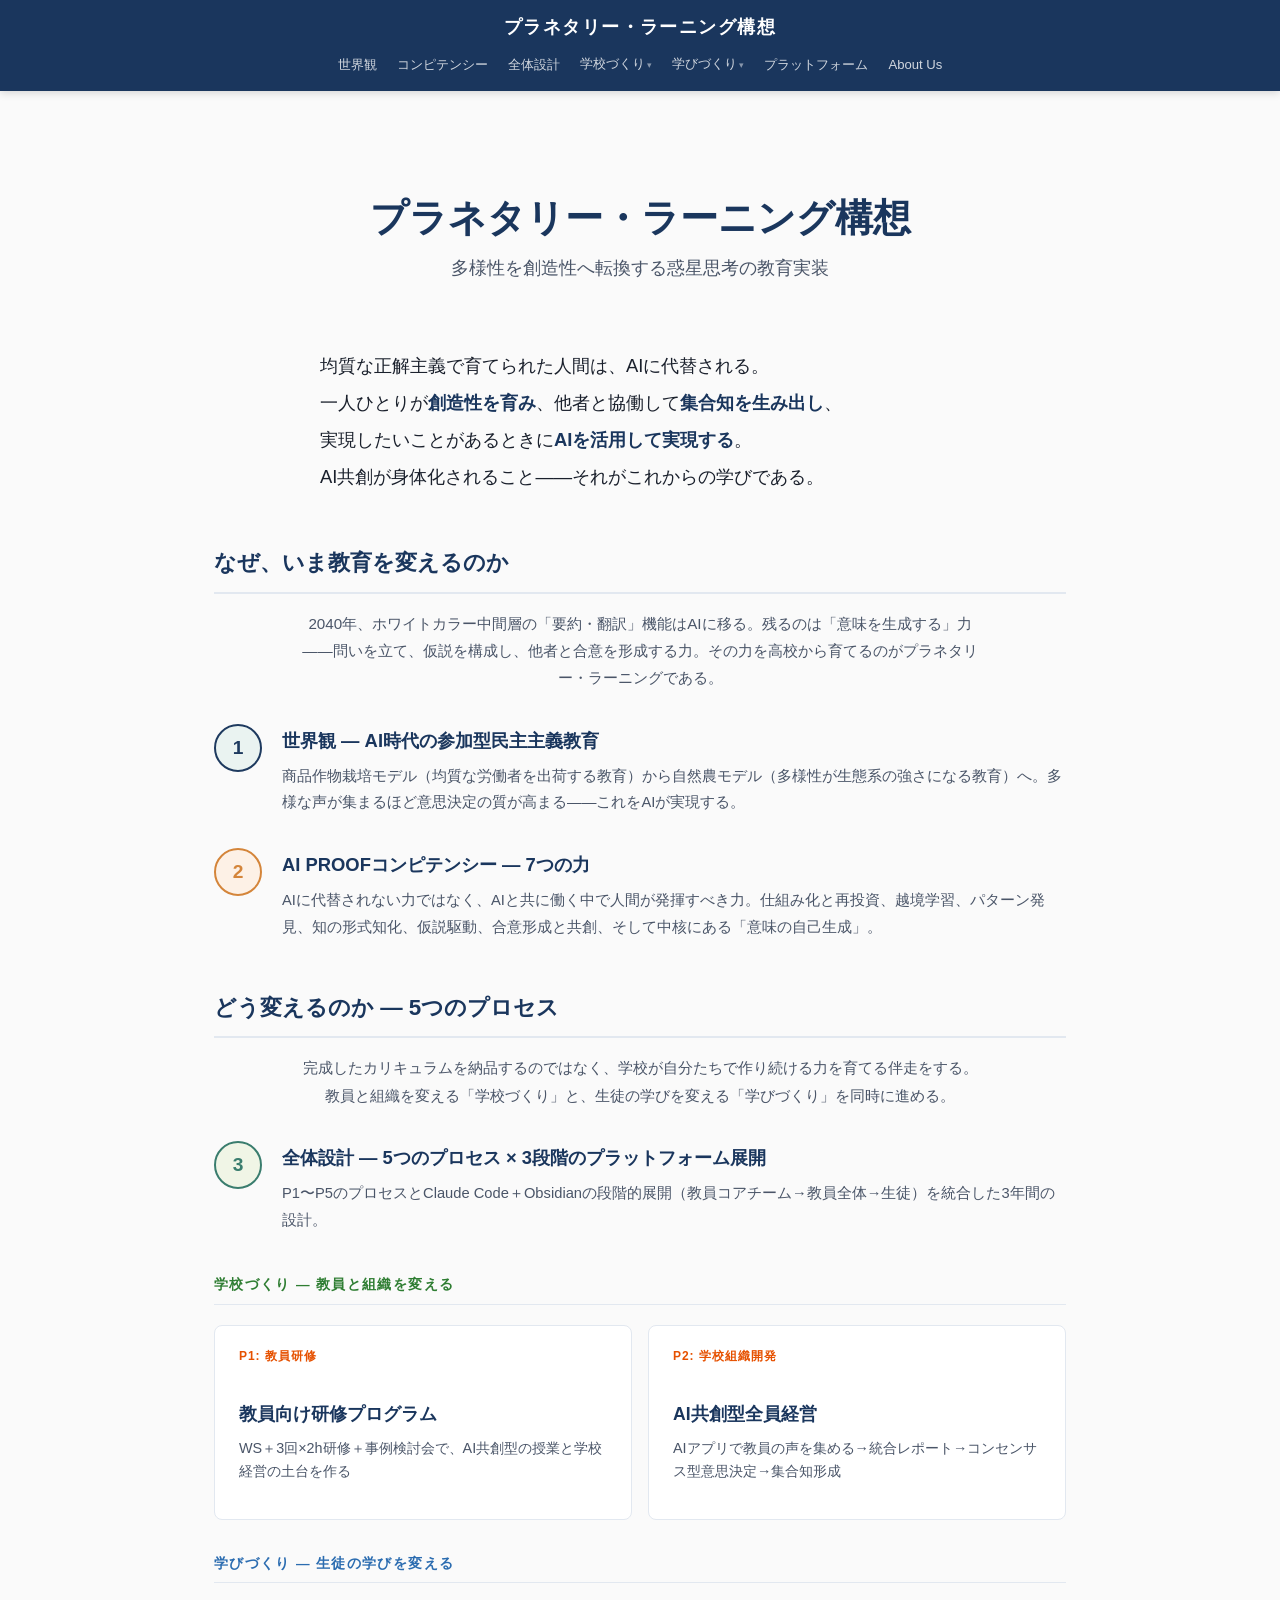
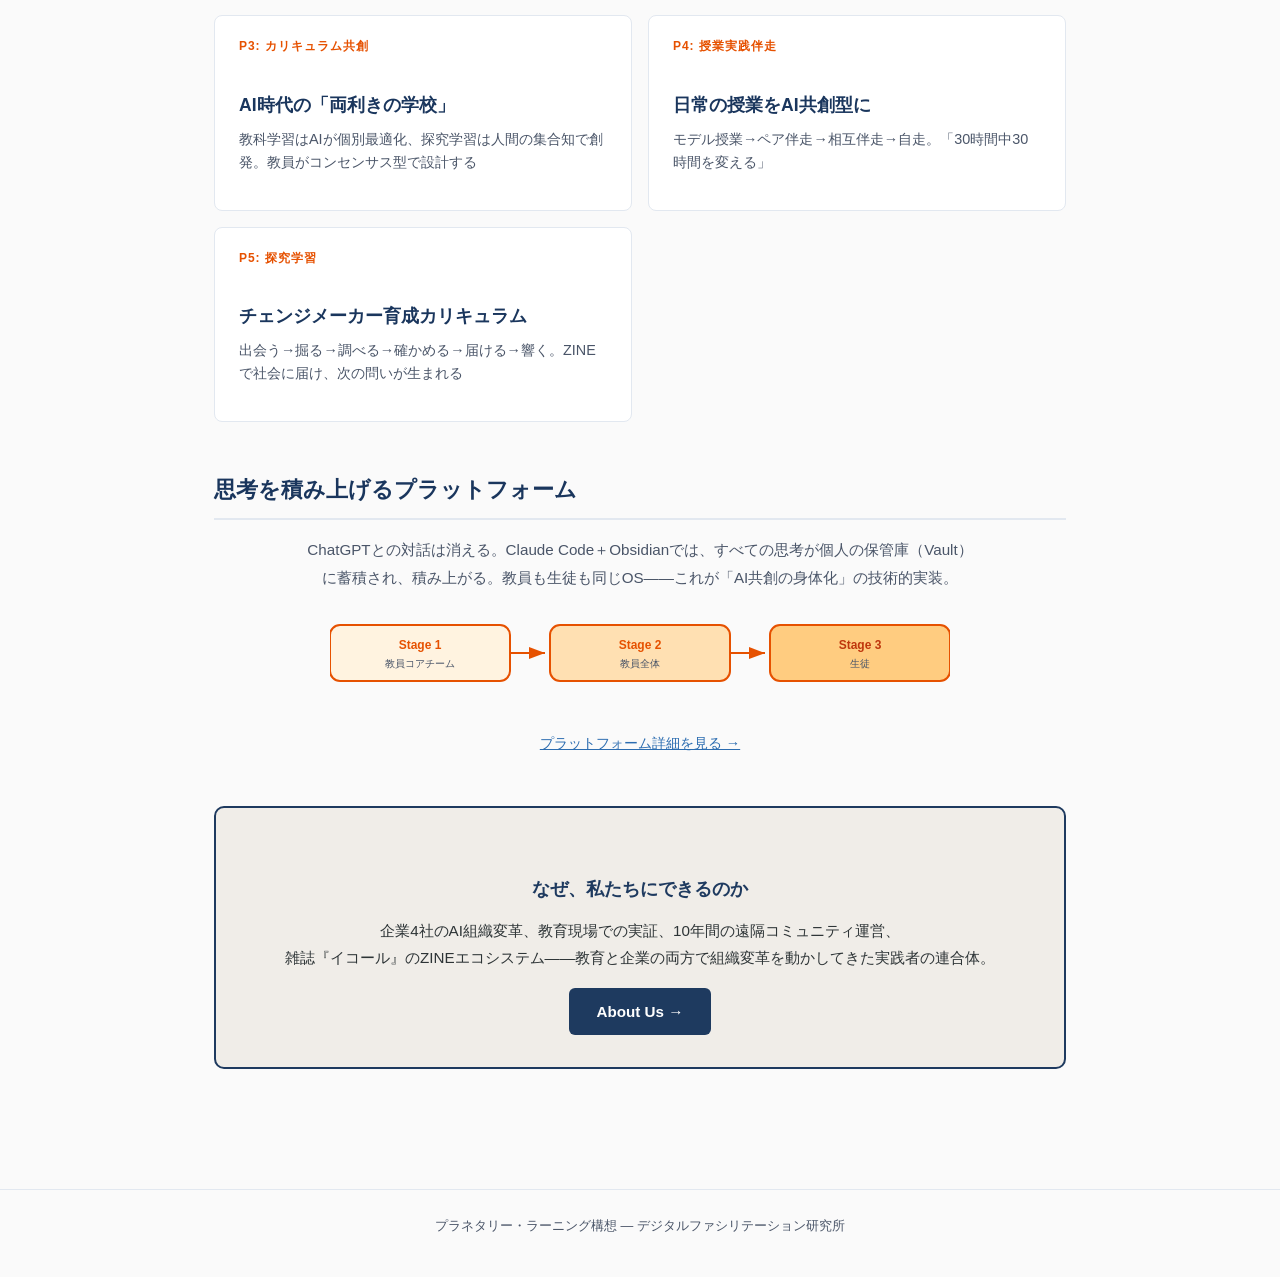
==== commit 0356304d: "トップページ: 番号の丸を薄背景+濃色テキストに変更（白文字を廃止） ①②③の数字が白文字で見えなかった問題を修正: - 薄い背景色 + 濃い文字色 + 枠線のスタイルに変更 - 本文で白色を使わない" ====
--- a/index.html
+++ b/index.html
@@ -10,7 +10,7 @@
     .hero-statement strong { color: var(--color-primary); }
     .section-intro { max-width: 680px; margin: 0 auto 24px; text-align: center; color: var(--color-text-secondary); font-size: 0.95rem; line-height: 1.8; }
     .story-step { display: flex; align-items: flex-start; gap: 20px; margin: 32px 0; }
-    .story-number { flex-shrink: 0; width: 48px; height: 48px; border-radius: 50%; display: flex; align-items: center; justify-content: center; font-size: 1.2rem; font-weight: 700; color: #fff; }
+    .story-number { flex-shrink: 0; width: 48px; height: 48px; border-radius: 50%; display: flex; align-items: center; justify-content: center; font-size: 1.2rem; font-weight: 700; }
     .story-body h3 { margin-top: 0; margin-bottom: 6px; }
     .story-body h3 a { color: var(--color-primary); text-decoration: none; }
     .story-body h3 a:hover { text-decoration: underline; }
@@ -74,7 +74,7 @@
   <p class="section-intro">2040年、ホワイトカラー中間層の「要約・翻訳」機能はAIに移る。残るのは「意味を生成する」力——問いを立て、仮説を構成し、他者と合意を形成する力。その力を高校から育てるのがプラネタリー・ラーニングである。</p>
 
   <div class="story-step">
-    <div class="story-number" style="background:var(--color-primary);">1</div>
+    <div class="story-number" style="background:var(--color-deepen-bg, #EAF3F1); color:var(--color-deep-indigo, #1E3A5F); border:2px solid var(--color-deep-indigo, #1E3A5F);">1</div>
     <div class="story-body">
       <h3><a href="p0.html">世界観 — AI時代の参加型民主主義教育</a></h3>
       <p>商品作物栽培モデル（均質な労働者を出荷する教育）から自然農モデル（多様性が生態系の強さになる教育）へ。多様な声が集まるほど意思決定の質が高まる——これをAIが実現する。</p>
@@ -82,7 +82,7 @@
   </div>
 
   <div class="story-step">
-    <div class="story-number" style="background:var(--color-accent);">2</div>
+    <div class="story-number" style="background:var(--color-explore-bg, #FDF1E6); color:var(--color-explore-orange, #D4853A); border:2px solid var(--color-explore-orange, #D4853A);">2</div>
     <div class="story-body">
       <h3><a href="competency.html">AI PROOFコンピテンシー — 7つの力</a></h3>
       <p>AIに代替されない力ではなく、AIと共に働く中で人間が発揮すべき力。仕組み化と再投資、越境学習、パターン発見、知の形式知化、仮説駆動、合意形成と共創、そして中核にある「意味の自己生成」。</p>
@@ -94,7 +94,7 @@
   <p class="section-intro">完成したカリキュラムを納品するのではなく、学校が自分たちで作り続ける力を育てる伴走をする。教員と組織を変える「学校づくり」と、生徒の学びを変える「学びづくり」を同時に進める。</p>
 
   <div class="story-step">
-    <div class="story-number" style="background:var(--color-green);">3</div>
+    <div class="story-number" style="background:var(--color-growth-bg, #F0F5E6); color:var(--color-deepen-green, #3A7D6E); border:2px solid var(--color-deepen-green, #3A7D6E);">3</div>
     <div class="story-body">
       <h3><a href="process-design.html">全体設計 — 5つのプロセス × 3段階のプラットフォーム展開</a></h3>
       <p>P1〜P5のプロセスとClaude Code＋Obsidianの段階的展開（教員コアチーム→教員全体→生徒）を統合した3年間の設計。</p>
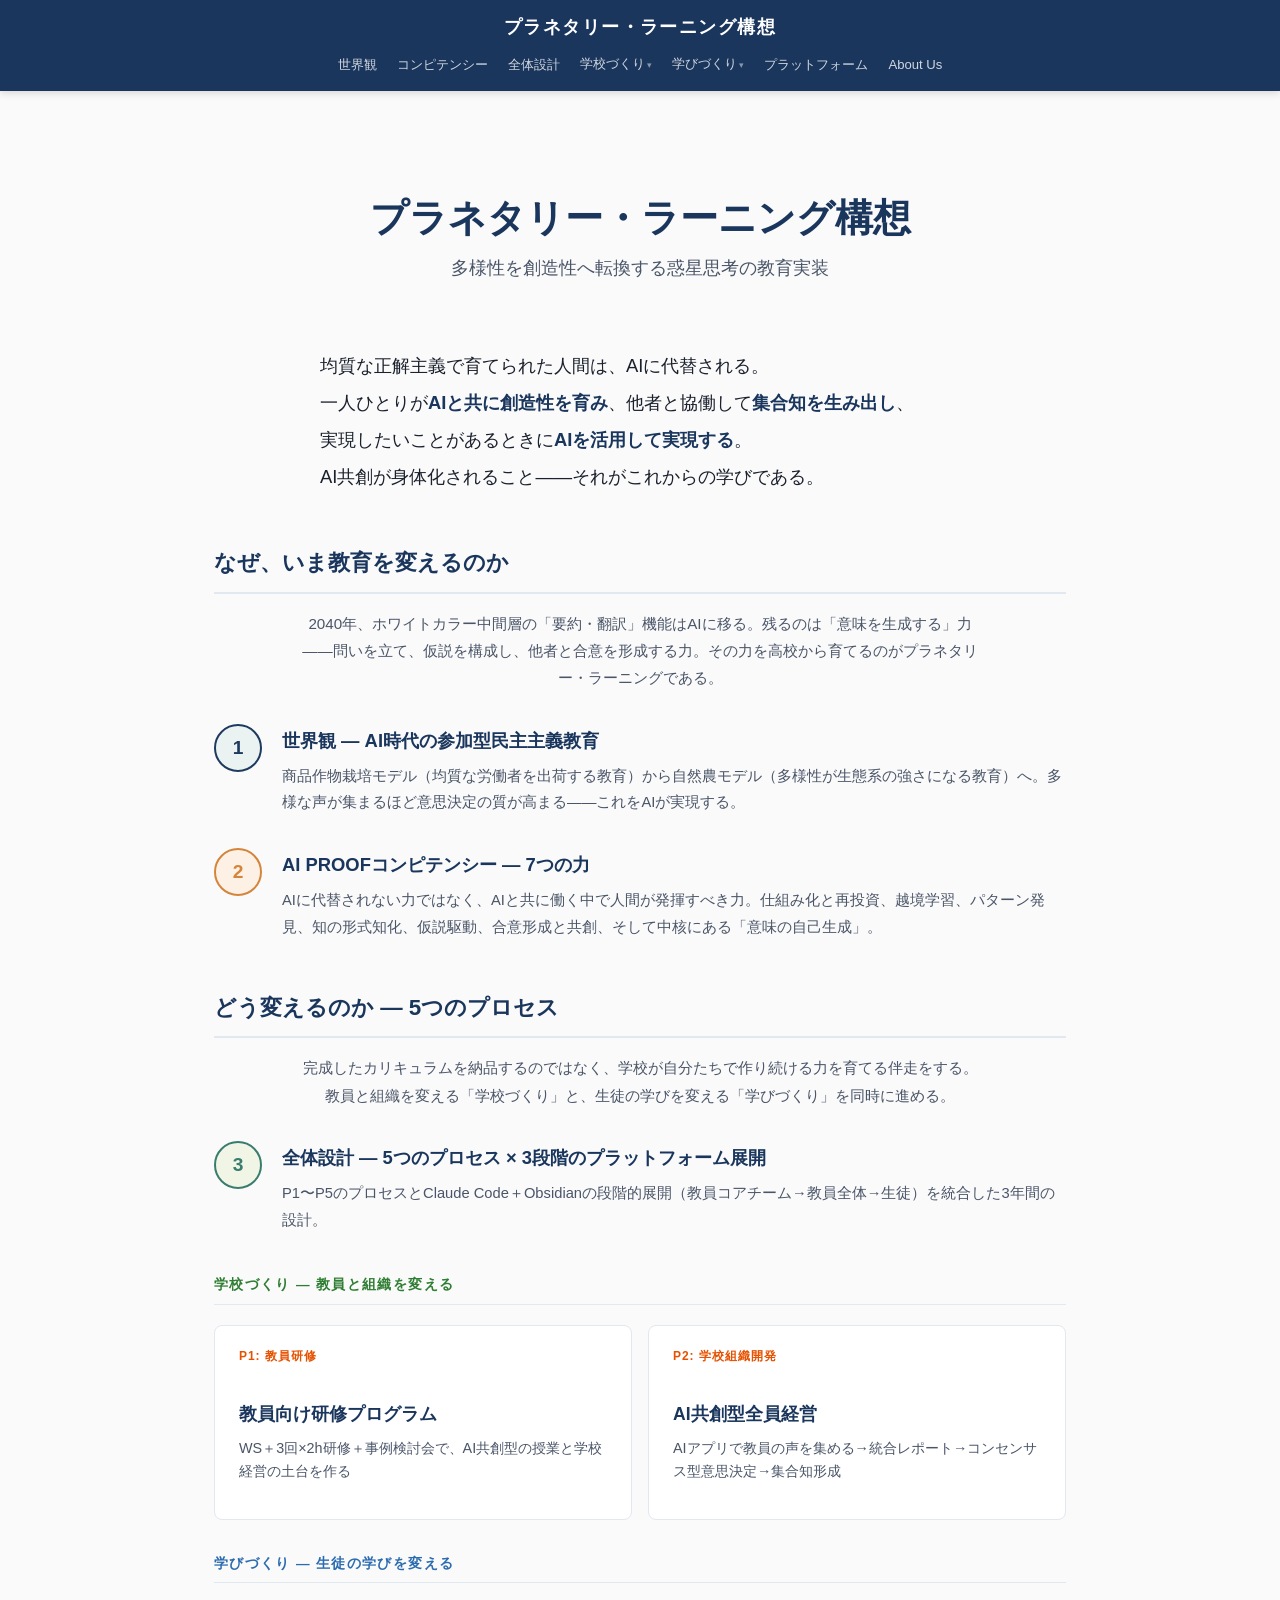
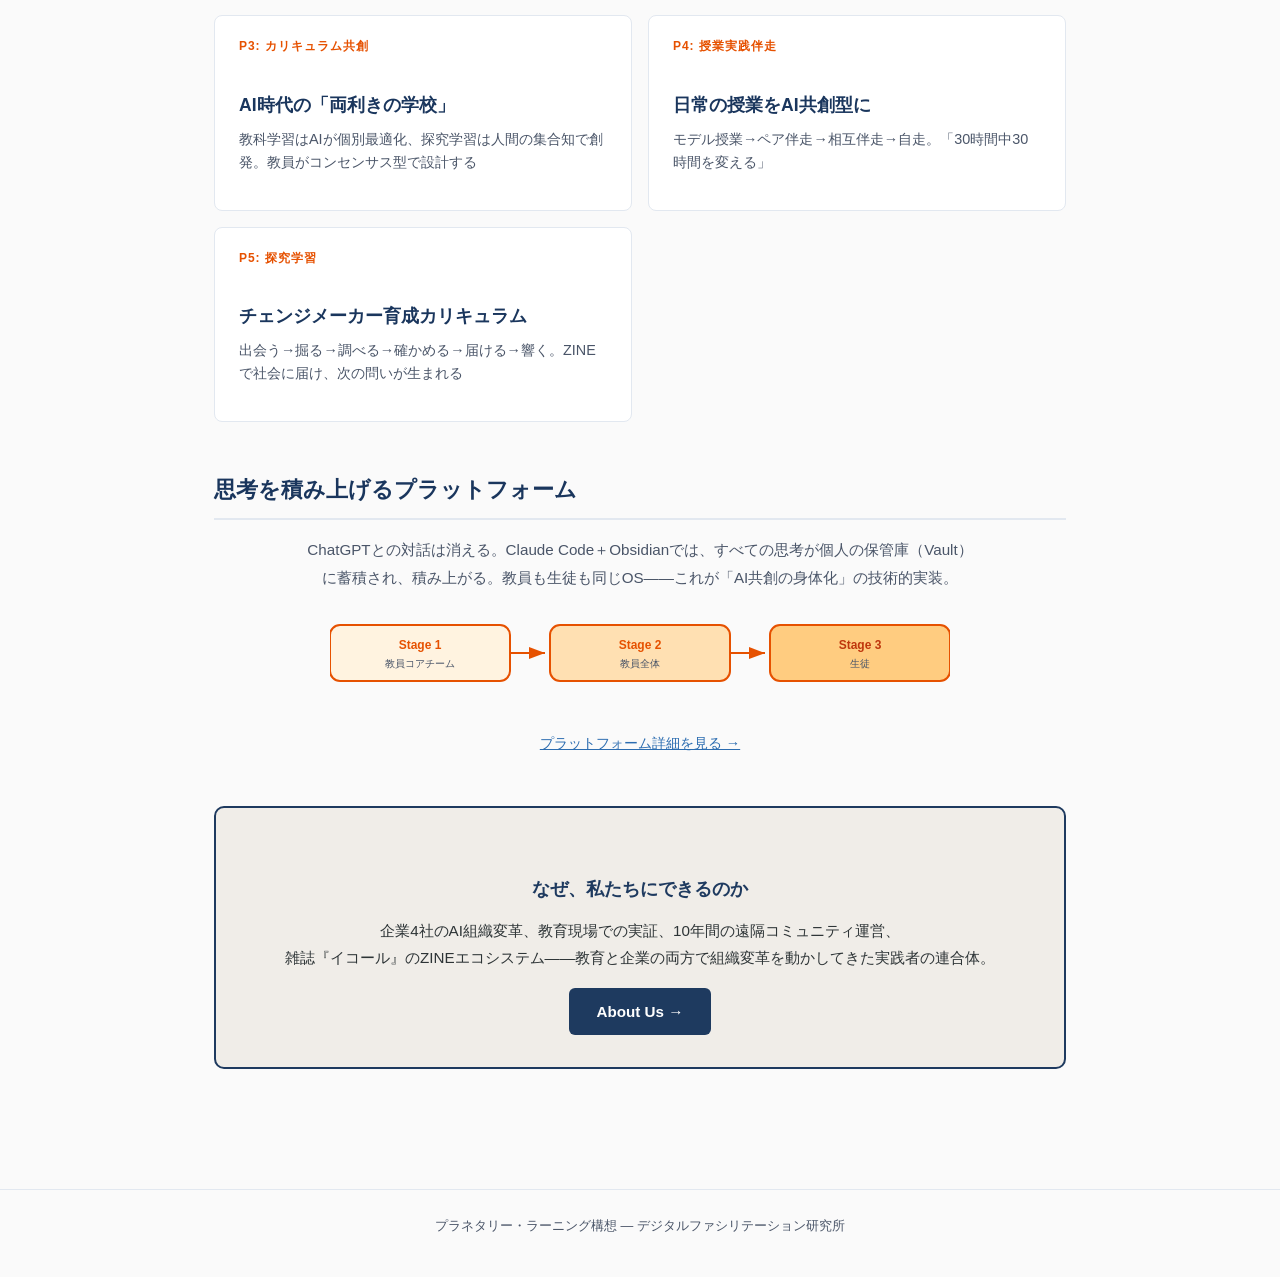
==== commit 9bb9aad9: "トップページ: 「AIと共に創造性を育み」に修正 Co-Authored-By: Claude Opus 4.6 (1M context) <noreply@anthropic.com>" ====
--- a/index.html
+++ b/index.html
@@ -64,7 +64,7 @@
 
   <p class="hero-statement">
     均質な正解主義で育てられた人間は、AIに代替される。<br>
-    一人ひとりが<strong>創造性を育み</strong>、他者と協働して<strong>集合知を生み出し</strong>、<br>
+    一人ひとりが<strong>AIと共に創造性を育み</strong>、他者と協働して<strong>集合知を生み出し</strong>、<br>
     実現したいことがあるときに<strong>AIを活用して実現する</strong>。<br>
     AI共創が身体化されること——それがこれからの学びである。
   </p>
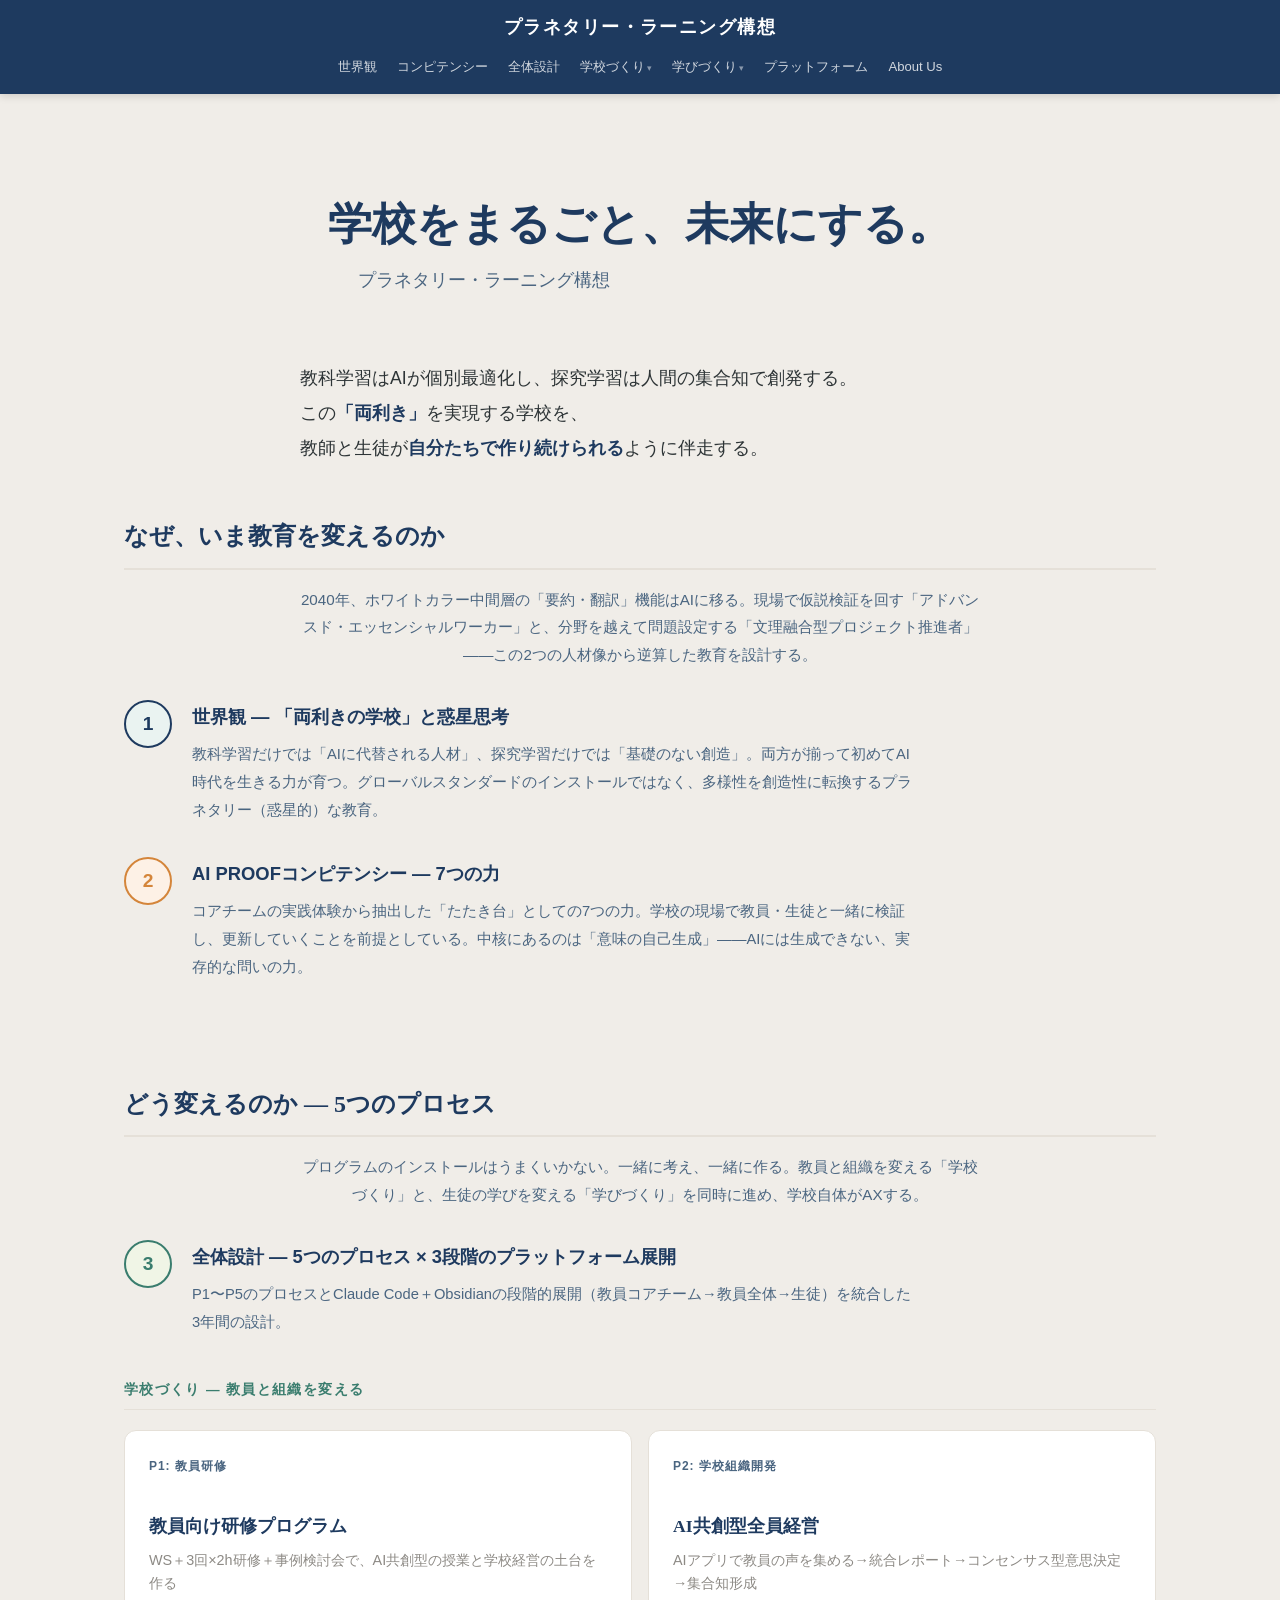
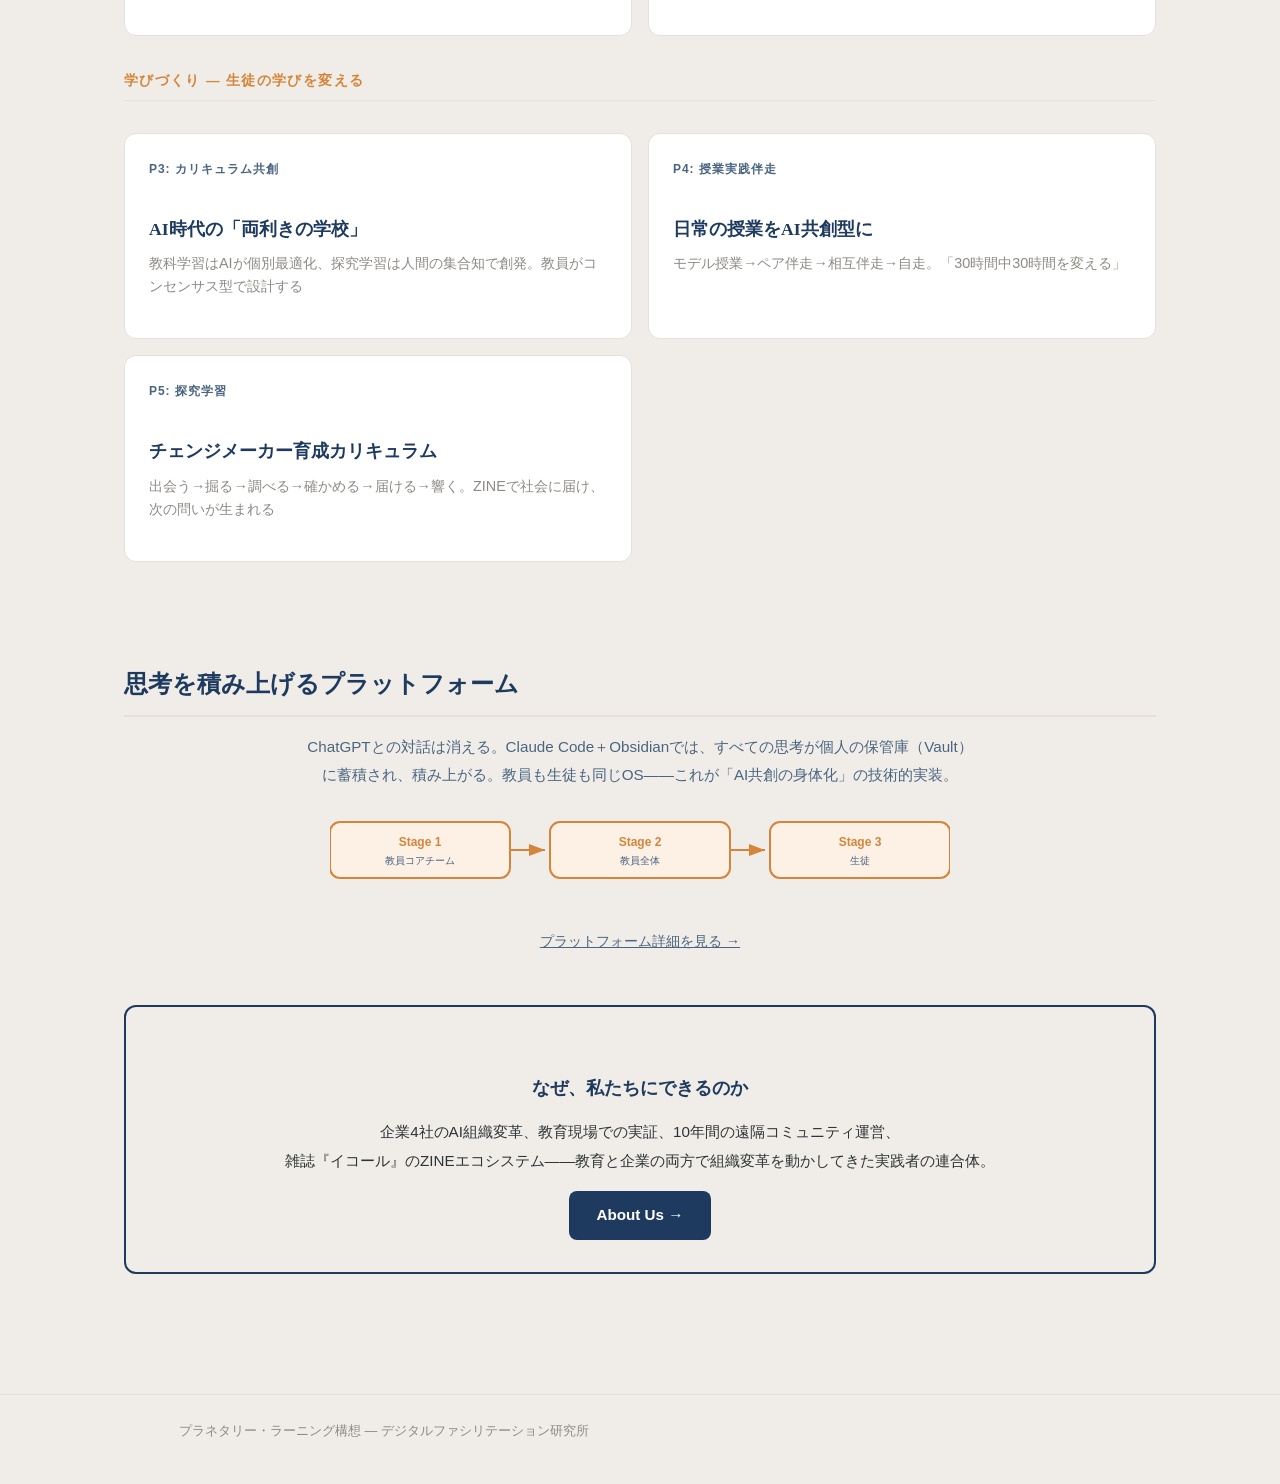
==== commit feb10567: "サツドラの固有名を「ドラッグストア」に置換（全ページ） p2.html: 15箇所（企業AXでの教訓、企業AXパートナー等に変更） about.html: 3箇所（ドラッグストアA社に変更） p3.h" ====
--- a/index.html
+++ b/index.html
@@ -6,21 +6,21 @@
   <title>プラネタリー・ラーニング構想</title>
   <link rel="stylesheet" href="style.css">
   <style>
-    .hero-statement { font-size: 1.15rem; color: var(--color-text); max-width: 640px; margin: 0 auto; line-height: 2; }
-    .hero-statement strong { color: var(--color-primary); }
-    .section-intro { max-width: 680px; margin: 0 auto 24px; text-align: center; color: var(--color-text-secondary); font-size: 0.95rem; line-height: 1.8; }
+    .hero-statement { font-size: 1.1rem; color: var(--color-blackboard, #2D3436); max-width: 680px; margin: 0 auto; line-height: 2; }
+    .hero-statement strong { color: var(--color-deep-indigo, #1E3A5F); }
+    .section-intro { max-width: 680px; margin: 0 auto 24px; text-align: center; color: var(--color-indigo-gray, #4A6580); font-size: 0.95rem; line-height: 1.8; }
     .story-step { display: flex; align-items: flex-start; gap: 20px; margin: 32px 0; }
     .story-number { flex-shrink: 0; width: 48px; height: 48px; border-radius: 50%; display: flex; align-items: center; justify-content: center; font-size: 1.2rem; font-weight: 700; }
     .story-body h3 { margin-top: 0; margin-bottom: 6px; }
-    .story-body h3 a { color: var(--color-primary); text-decoration: none; }
+    .story-body h3 a { color: var(--color-deep-indigo, #1E3A5F); text-decoration: none; }
     .story-body h3 a:hover { text-decoration: underline; }
-    .story-body p { color: var(--color-text-secondary); font-size: 0.92rem; margin-bottom: 0; }
+    .story-body p { color: var(--color-indigo-gray, #4A6580); font-size: 0.92rem; margin-bottom: 0; }
     .two-col { display: grid; grid-template-columns: 1fr 1fr; gap: 16px; margin: 20px 0; }
     @media (max-width: 639px) { .two-col { grid-template-columns: 1fr; } .story-step { gap: 14px; } }
-    .cta-box { background: var(--color-chalk, #F0EDE8); border: 2px solid var(--color-deep-indigo, #1E3A5F); border-radius: 10px; padding: 32px; text-align: center; margin: 48px 0 0; }
+    .cta-box { background: var(--color-chalk, #F0EDE8); border: 2px solid var(--color-deep-indigo, #1E3A5F); border-radius: 12px; padding: 32px; text-align: center; margin: 48px 0 0; }
     .cta-box h3 { color: var(--color-deep-indigo, #1E3A5F); margin-bottom: 12px; border: none; }
-    .cta-box p { color: var(--color-blackboard, #2D3436); font-size: 0.95rem; margin-bottom: 16px; }
-    .cta-box a { display: inline-block; background: var(--color-deep-indigo, #1E3A5F); color: #fff; font-weight: 700; padding: 10px 28px; border-radius: 6px; text-decoration: none; font-size: 0.95rem; }
+    .cta-box p { color: var(--color-blackboard, #2D3436); font-size: 0.95rem; margin-bottom: 16px; max-width: 100%; }
+    .cta-box a { display: inline-block; background: var(--color-deep-indigo, #1E3A5F); color: #fff; font-weight: 700; padding: 10px 28px; border-radius: 8px; text-decoration: none; font-size: 0.95rem; }
     .cta-box a:hover { background: var(--color-indigo-gray, #4A6580); }
   </style>
 </head>
@@ -58,26 +58,25 @@
 
   <!-- ── Hero ── -->
   <div class="hero">
-    <h1>プラネタリー・ラーニング構想</h1>
-    <p class="subtitle">多様性を創造性へ転換する惑星思考の教育実装</p>
+    <h1>学校をまるごと、未来にする。</h1>
+    <p class="subtitle">プラネタリー・ラーニング構想</p>
   </div>
 
   <p class="hero-statement">
-    均質な正解主義で育てられた人間は、AIに代替される。<br>
-    一人ひとりが<strong>AIと共に創造性を育み</strong>、他者と協働して<strong>集合知を生み出し</strong>、<br>
-    実現したいことがあるときに<strong>AIを活用して実現する</strong>。<br>
-    AI共創が身体化されること——それがこれからの学びである。
+    教科学習はAIが個別最適化し、探究学習は人間の集合知で創発する。<br>
+    この<strong>「両利き」</strong>を実現する学校を、<br>
+    教師と生徒が<strong>自分たちで作り続けられる</strong>ように伴走する。
   </p>
 
   <!-- ── ストーリー: なぜ ── -->
   <h2>なぜ、いま教育を変えるのか</h2>
-  <p class="section-intro">2040年、ホワイトカラー中間層の「要約・翻訳」機能はAIに移る。残るのは「意味を生成する」力——問いを立て、仮説を構成し、他者と合意を形成する力。その力を高校から育てるのがプラネタリー・ラーニングである。</p>
+  <p class="section-intro">2040年、ホワイトカラー中間層の「要約・翻訳」機能はAIに移る。現場で仮説検証を回す「アドバンスド・エッセンシャルワーカー」と、分野を越えて問題設定する「文理融合型プロジェクト推進者」——この2つの人材像から逆算した教育を設計する。</p>
 
   <div class="story-step">
     <div class="story-number" style="background:var(--color-deepen-bg, #EAF3F1); color:var(--color-deep-indigo, #1E3A5F); border:2px solid var(--color-deep-indigo, #1E3A5F);">1</div>
     <div class="story-body">
-      <h3><a href="p0.html">世界観 — AI時代の参加型民主主義教育</a></h3>
-      <p>商品作物栽培モデル（均質な労働者を出荷する教育）から自然農モデル（多様性が生態系の強さになる教育）へ。多様な声が集まるほど意思決定の質が高まる——これをAIが実現する。</p>
+      <h3><a href="p0.html">世界観 — 「両利きの学校」と惑星思考</a></h3>
+      <p>教科学習だけでは「AIに代替される人材」、探究学習だけでは「基礎のない創造」。両方が揃って初めてAI時代を生きる力が育つ。グローバルスタンダードのインストールではなく、多様性を創造性に転換するプラネタリー（惑星的）な教育。</p>
     </div>
   </div>
 
@@ -85,13 +84,13 @@
     <div class="story-number" style="background:var(--color-explore-bg, #FDF1E6); color:var(--color-explore-orange, #D4853A); border:2px solid var(--color-explore-orange, #D4853A);">2</div>
     <div class="story-body">
       <h3><a href="competency.html">AI PROOFコンピテンシー — 7つの力</a></h3>
-      <p>AIに代替されない力ではなく、AIと共に働く中で人間が発揮すべき力。仕組み化と再投資、越境学習、パターン発見、知の形式知化、仮説駆動、合意形成と共創、そして中核にある「意味の自己生成」。</p>
+      <p>コアチームの実践体験から抽出した「たたき台」としての7つの力。学校の現場で教員・生徒と一緒に検証し、更新していくことを前提としている。中核にあるのは「意味の自己生成」——AIには生成できない、実存的な問いの力。</p>
     </div>
   </div>
 
   <!-- ── ストーリー: どう ── -->
   <h2>どう変えるのか — 5つのプロセス</h2>
-  <p class="section-intro">完成したカリキュラムを納品するのではなく、学校が自分たちで作り続ける力を育てる伴走をする。教員と組織を変える「学校づくり」と、生徒の学びを変える「学びづくり」を同時に進める。</p>
+  <p class="section-intro">プログラムのインストールはうまくいかない。一緒に考え、一緒に作る。教員と組織を変える「学校づくり」と、生徒の学びを変える「学びづくり」を同時に進め、学校自体がAXする。</p>
 
   <div class="story-step">
     <div class="story-number" style="background:var(--color-growth-bg, #F0F5E6); color:var(--color-deepen-green, #3A7D6E); border:2px solid var(--color-deepen-green, #3A7D6E);">3</div>
@@ -102,7 +101,7 @@
   </div>
 
   <!-- 学校づくり -->
-  <h3 style="margin-top:40px; color:var(--color-green); font-size:0.85rem; text-transform:uppercase; letter-spacing:0.1em; border-bottom:1px solid var(--color-border); padding-bottom:6px;">学校づくり — 教員と組織を変える</h3>
+  <h3 style="margin-top:40px; color:var(--color-deepen-green, #3A7D6E); font-size:0.85rem; text-transform:uppercase; letter-spacing:0.1em; border-bottom:1px solid var(--color-notebook, #E5E0D8); padding-bottom:6px;">学校づくり — 教員と組織を変える</h3>
 
   <div class="two-col">
     <a href="p1.html" class="card">
@@ -118,7 +117,7 @@
   </div>
 
   <!-- 学びづくり -->
-  <h3 style="margin-top:32px; color:var(--color-primary-light); font-size:0.85rem; text-transform:uppercase; letter-spacing:0.1em; border-bottom:1px solid var(--color-border); padding-bottom:6px;">学びづくり — 生徒の学びを変える</h3>
+  <h3 style="margin-top:32px; color:var(--color-explore-orange, #D4853A); font-size:0.85rem; text-transform:uppercase; letter-spacing:0.1em; border-bottom:1px solid var(--color-notebook, #E5E0D8); padding-bottom:6px;">学びづくり — 生徒の学びを変える</h3>
 
   <div class="card-grid">
     <a href="p3.html" class="card">
@@ -144,23 +143,23 @@
 
   <div style="text-align:center; margin:24px 0;">
     <svg viewBox="0 0 620 80" width="100%" style="max-width:620px;" xmlns="http://www.w3.org/2000/svg" font-family="sans-serif">
-      <defs><marker id="idx1" markerWidth="8" markerHeight="6" refX="8" refY="3" orient="auto"><polygon points="0 0, 8 3, 0 6" fill="#e65100"/></marker></defs>
-      <rect x="0" y="10" width="180" height="56" rx="10" fill="#fff3e0" stroke="#e65100" stroke-width="2"/>
-      <text x="90" y="34" text-anchor="middle" font-size="12" font-weight="bold" fill="#e65100">Stage 1</text>
-      <text x="90" y="52" text-anchor="middle" font-size="10" fill="#4a5568">教員コアチーム</text>
-      <line x1="180" y1="38" x2="215" y2="38" stroke="#e65100" stroke-width="2" marker-end="url(#idx1)"/>
-      <rect x="220" y="10" width="180" height="56" rx="10" fill="#ffe0b2" stroke="#e65100" stroke-width="2"/>
-      <text x="310" y="34" text-anchor="middle" font-size="12" font-weight="bold" fill="#e65100">Stage 2</text>
-      <text x="310" y="52" text-anchor="middle" font-size="10" fill="#4a5568">教員全体</text>
-      <line x1="400" y1="38" x2="435" y2="38" stroke="#e65100" stroke-width="2" marker-end="url(#idx1)"/>
-      <rect x="440" y="10" width="180" height="56" rx="10" fill="#ffcc80" stroke="#e65100" stroke-width="2"/>
-      <text x="530" y="34" text-anchor="middle" font-size="12" font-weight="bold" fill="#bf360c">Stage 3</text>
-      <text x="530" y="52" text-anchor="middle" font-size="10" fill="#4a5568">生徒</text>
+      <defs><marker id="idx1" markerWidth="8" markerHeight="6" refX="8" refY="3" orient="auto"><polygon points="0 0, 8 3, 0 6" fill="#D4853A"/></marker></defs>
+      <rect x="0" y="10" width="180" height="56" rx="10" fill="#FDF1E6" stroke="#D4853A" stroke-width="2"/>
+      <text x="90" y="34" text-anchor="middle" font-size="12" font-weight="bold" fill="#D4853A">Stage 1</text>
+      <text x="90" y="52" text-anchor="middle" font-size="10" fill="#4A6580">教員コアチーム</text>
+      <line x1="180" y1="38" x2="215" y2="38" stroke="#D4853A" stroke-width="2" marker-end="url(#idx1)"/>
+      <rect x="220" y="10" width="180" height="56" rx="10" fill="#FDF1E6" stroke="#D4853A" stroke-width="2"/>
+      <text x="310" y="34" text-anchor="middle" font-size="12" font-weight="bold" fill="#D4853A">Stage 2</text>
+      <text x="310" y="52" text-anchor="middle" font-size="10" fill="#4A6580">教員全体</text>
+      <line x1="400" y1="38" x2="435" y2="38" stroke="#D4853A" stroke-width="2" marker-end="url(#idx1)"/>
+      <rect x="440" y="10" width="180" height="56" rx="10" fill="#FDF1E6" stroke="#D4853A" stroke-width="2"/>
+      <text x="530" y="34" text-anchor="middle" font-size="12" font-weight="bold" fill="#D4853A">Stage 3</text>
+      <text x="530" y="52" text-anchor="middle" font-size="10" fill="#4A6580">生徒</text>
     </svg>
   </div>
 
   <div style="text-align:center; margin-bottom:32px;">
-    <a href="platform.html" style="color:var(--color-primary-light); font-size:0.9rem;">プラットフォーム詳細を見る →</a>
+    <a href="platform.html" style="color:var(--color-indigo-gray, #4A6580); font-size:0.9rem;">プラットフォーム詳細を見る →</a>
   </div>
 
   <!-- ── CTA: About Us ── -->
--- a/style.css
+++ b/style.css
@@ -1,25 +1,53 @@
-/* NEXTハイスクール プラネタリー・ラーニング サイトスタイル */
-
+/* ============================================================
+   NEXTハイスクール構想 スタイルシート
+   Based on: HP_スタイルデザインガイド.md
+   Brand core: 「学校をまるごと、未来にする。」
+   ============================================================ */
+
+/* ── Design Tokens ── */
 :root {
-  --color-primary: #1a365d;
-  --color-primary-light: #2b6cb0;
-  --color-accent: #e65100;
-  --color-accent-light: #ff8f00;
-  --color-bg: #fafafa;
-  --color-surface: #ffffff;
-  --color-text: #1a202c;
-  --color-text-secondary: #4a5568;
-  --color-border: #e2e8f0;
-  --color-green: #2e7d32;
-  --color-green-bg: #e8f5e9;
-  --color-blue-bg: #e3f2fd;
-  --color-orange-bg: #fff3e0;
-  --color-red-bg: #fce4ec;
-  --max-width: 900px;
+  /* Primary — 学校の信頼 */
+  --color-deep-indigo: #1E3A5F;
+  --color-indigo-gray: #4A6580;
+  --color-light-indigo: #7A9BB5;
+
+  /* Accent — 両利き */
+  --color-deepen-green: #3A7D6E;   /* 教科学習・深化 */
+  --color-explore-orange: #D4853A; /* 探究学習・探索 */
+  --color-growth: #8FB85A;         /* CTA・統合 */
+  --color-growth-hover: #7DA34E;
+
+  /* Neutral — 教室の空気 */
+  --color-blackboard: #2D3436;
+  --color-chalk: #F0EDE8;
+  --color-notebook: #E5E0D8;
+  --color-pencil: #8D8A85;
+
+  /* Function */
+  --color-vault: #7B68AE;
+  --color-vault-bg: #F0ECF7;
+  --color-window: #5BB5D5;
+  --color-window-bg: #E8F6FB;
+
+  /* Semantic */
+  --color-deepen-bg: #EAF3F1;
+  --color-explore-bg: #FDF1E6;
+  --color-growth-bg: #F0F5E6;
+
+  /* Layout */
+  --max-width: 1080px;
+  --text-width: 720px;
   --header-height: 64px;
-}
-
-* {
+
+  /* Typography */
+  --font-heading: "Noto Serif JP", "Hiragino Mincho ProN", serif;
+  --font-body: "Noto Sans JP", "Hiragino Kaku Gothic ProN", sans-serif;
+  --font-number: "Inter", "Helvetica Neue", sans-serif;
+  --font-code: "JetBrains Mono", "Consolas", "Monaco", monospace;
+}
+
+/* ── Reset ── */
+*, *::before, *::after {
   margin: 0;
   padding: 0;
   box-sizing: border-box;
@@ -30,15 +58,16 @@
 }
 
 body {
-  font-family: "Hiragino Kaku Gothic ProN", "Noto Sans JP", "Yu Gothic", "Meiryo", sans-serif;
-  line-height: 1.8;
-  color: var(--color-text);
-  background: var(--color-bg);
+  font-family: var(--font-body);
+  font-size: 16px;
+  line-height: 1.9;
+  color: var(--color-blackboard);
+  background: var(--color-chalk);
 }
 
 /* ── Header ── */
 header {
-  background: var(--color-primary);
+  background: var(--color-deep-indigo);
   color: #fff;
   position: sticky;
   top: 0;
@@ -57,6 +86,7 @@
 }
 
 header .site-title {
+  font-family: var(--font-heading);
   font-size: 1.15rem;
   font-weight: 700;
   letter-spacing: 0.08em;
@@ -73,7 +103,6 @@
   flex-wrap: wrap;
   justify-content: center;
   gap: 2px 0;
-  list-style: none;
 }
 
 header nav > a,
@@ -109,7 +138,7 @@
   top: 100%;
   left: 50%;
   transform: translateX(-50%);
-  background: var(--color-primary);
+  background: var(--color-deep-indigo);
   border-radius: 0 0 6px 6px;
   box-shadow: 0 4px 12px rgba(0,0,0,0.25);
   min-width: 160px;
@@ -150,46 +179,48 @@
 }
 
 .hero h1 {
+  font-family: var(--font-heading);
   font-size: 2rem;
-  color: var(--color-primary);
+  color: var(--color-deep-indigo);
   margin-bottom: 8px;
   line-height: 1.4;
 }
 
 .hero .subtitle {
   font-size: 1.1rem;
-  color: var(--color-text-secondary);
+  color: var(--color-indigo-gray);
   margin-bottom: 24px;
 }
 
 .hero .lead {
   font-size: 1rem;
-  color: var(--color-text);
-  max-width: 680px;
+  color: var(--color-blackboard);
+  max-width: var(--text-width);
   margin: 0 auto;
   line-height: 1.9;
 }
 
 /* ── Page title ── */
 .page-title {
-  border-bottom: 3px solid var(--color-primary);
+  border-bottom: 3px solid var(--color-deep-indigo);
   padding-bottom: 12px;
   margin-bottom: 32px;
 }
 
 .page-title h1 {
+  font-family: var(--font-heading);
   font-size: 1.7rem;
-  color: var(--color-primary);
+  color: var(--color-deep-indigo);
   line-height: 1.4;
 }
 
 .page-title .page-subtitle {
   font-size: 1rem;
-  color: var(--color-text-secondary);
+  color: var(--color-indigo-gray);
   margin-top: 4px;
 }
 
-/* ── Card grid (index) ── */
+/* ── Card grid ── */
 .card-grid {
   display: grid;
   grid-template-columns: 1fr;
@@ -198,39 +229,43 @@
 }
 
 .card {
-  background: var(--color-surface);
-  border: 1px solid var(--color-border);
-  border-radius: 8px;
-  padding: 20px 24px;
+  background: #fff;
+  border: 1px solid var(--color-notebook);
+  border-radius: 12px;
+  padding: 24px;
   text-decoration: none;
   color: inherit;
-  transition: box-shadow 0.2s, border-color 0.2s;
+  transition: box-shadow 0.2s, transform 0.2s;
   display: block;
 }
 
 .card:hover {
-  box-shadow: 0 4px 12px rgba(0,0,0,0.08);
-  border-color: var(--color-primary-light);
+  box-shadow: 0 4px 16px rgba(0,0,0,0.08);
+  transform: translateY(-2px);
 }
 
 .card .card-label {
+  font-family: var(--font-number);
   font-size: 0.75rem;
   font-weight: 700;
   text-transform: uppercase;
   letter-spacing: 0.08em;
-  color: var(--color-accent);
+  color: var(--color-indigo-gray);
   margin-bottom: 4px;
 }
 
 .card h3 {
+  font-family: var(--font-heading);
   font-size: 1.1rem;
-  color: var(--color-primary);
+  color: var(--color-deep-indigo);
   margin-bottom: 6px;
+  border: none;
+  padding: 0;
 }
 
 .card p {
   font-size: 0.9rem;
-  color: var(--color-text-secondary);
+  color: var(--color-pencil);
   line-height: 1.6;
 }
 
@@ -239,18 +274,21 @@
   pointer-events: none;
 }
 
-.card.disabled .card-label {
-  color: #999;
-}
+/* ── 両利きカード (left border color variants) ── */
+.card-deepen { border-left: 4px solid var(--color-deepen-green); }
+.card-explore { border-left: 4px solid var(--color-explore-orange); }
+.card-integrated { border-left: 4px solid var(--color-growth); }
+.card-vault { border-left: 4px solid var(--color-vault); }
 
 /* ── Section headers ── */
 .section-group-title {
+  font-family: var(--font-body);
   font-size: 0.85rem;
   font-weight: 700;
   text-transform: uppercase;
   letter-spacing: 0.1em;
-  color: var(--color-text-secondary);
-  border-bottom: 1px solid var(--color-border);
+  color: var(--color-indigo-gray);
+  border-bottom: 1px solid var(--color-notebook);
   padding-bottom: 6px;
   margin-top: 40px;
   margin-bottom: 16px;
@@ -258,30 +296,40 @@
 
 /* ── Content sections ── */
 h2 {
-  font-size: 1.4rem;
-  color: var(--color-primary);
-  margin-top: 48px;
+  font-family: var(--font-heading);
+  font-size: 1.5rem;
+  color: var(--color-deep-indigo);
+  margin-top: 100px;
   margin-bottom: 16px;
   padding-bottom: 8px;
-  border-bottom: 2px solid var(--color-border);
+  border-bottom: 2px solid var(--color-notebook);
+}
+
+h2:first-of-type {
+  margin-top: 48px;
 }
 
 h3 {
+  font-family: var(--font-body);
   font-size: 1.15rem;
-  color: var(--color-primary);
+  font-weight: 700;
+  color: var(--color-deep-indigo);
   margin-top: 32px;
   margin-bottom: 12px;
 }
 
 h4 {
+  font-family: var(--font-body);
   font-size: 1rem;
-  color: var(--color-text);
+  font-weight: 500;
+  color: var(--color-blackboard);
   margin-top: 24px;
   margin-bottom: 8px;
 }
 
 p {
   margin-bottom: 16px;
+  max-width: var(--text-width);
 }
 
 /* ── Tables ── */
@@ -293,7 +341,7 @@
 }
 
 th {
-  background: var(--color-primary);
+  background: var(--color-deep-indigo);
   color: #fff;
   padding: 10px 14px;
   text-align: left;
@@ -303,56 +351,177 @@
 
 td {
   padding: 10px 14px;
-  border-bottom: 1px solid var(--color-border);
+  border-bottom: 1px solid var(--color-notebook);
   vertical-align: top;
 }
 
 tr:nth-child(even) td {
-  background: #f7f9fc;
+  background: var(--color-chalk);
 }
 
 /* ── Callout boxes ── */
 .callout {
-  border-left: 4px solid var(--color-primary-light);
-  background: var(--color-blue-bg);
+  border-left: 4px solid var(--color-indigo-gray);
+  background: #fff;
   padding: 16px 20px;
   margin: 20px 0;
-  border-radius: 0 6px 6px 0;
+  border-radius: 0 8px 8px 0;
 }
 
 .callout.important {
-  border-left-color: var(--color-accent);
-  background: var(--color-orange-bg);
+  border-left-color: var(--color-explore-orange);
+  background: var(--color-explore-bg);
 }
 
 .callout.tip {
-  border-left-color: var(--color-green);
-  background: var(--color-green-bg);
+  border-left-color: var(--color-deepen-green);
+  background: var(--color-deepen-bg);
+}
+
+.callout.vault {
+  border-left-color: var(--color-vault);
+  background: var(--color-vault-bg);
 }
 
 .callout .callout-title {
   font-weight: 700;
   font-size: 0.9rem;
   margin-bottom: 6px;
+  color: var(--color-deep-indigo);
+}
+
+/* ── Voice block (当事者の声) ── */
+.voice-block {
+  border-left: 3px solid var(--color-explore-orange);
+  padding: 24px 24px 24px 32px;
+  background: var(--color-notebook);
+  border-radius: 0 8px 8px 0;
+  font-family: var(--font-heading);
+  font-size: 1.05rem;
+  line-height: 1.8;
+  margin: 24px 0;
+}
+
+.voice-attribution {
+  font-family: var(--font-body);
+  font-size: 0.82rem;
+  color: var(--color-pencil);
+  margin-top: 12px;
+}
+
+/* ── Stat panel (数値の強調) ── */
+.stat-panel {
+  text-align: center;
+  padding: 32px 16px;
+}
+
+.stat-number {
+  font-family: var(--font-number);
+  font-size: 44px;
+  font-weight: 700;
+  color: var(--color-deep-indigo);
+  line-height: 1.2;
+}
+
+.stat-label {
+  font-size: 0.82rem;
+  color: var(--color-pencil);
+  margin-top: 4px;
+}
+
+/* ── Evidence card (なぜ私たちか) ── */
+.evidence-card {
+  text-align: center;
+  padding: 24px;
+  border: 1px solid var(--color-notebook);
+  border-radius: 12px;
+  background: #fff;
+}
+
+.evidence-number {
+  font-family: var(--font-number);
+  font-size: 36px;
+  font-weight: 700;
+  color: var(--color-deep-indigo);
+}
+
+.evidence-label {
+  font-size: 0.82rem;
+  color: var(--color-pencil);
+  margin-top: 4px;
+}
+
+/* ── Process icon (P1〜P5) ── */
+.process-icon {
+  width: 48px;
+  height: 48px;
+  border-radius: 50%;
+  background: var(--color-deep-indigo);
+  color: white;
+  display: inline-flex;
+  align-items: center;
+  justify-content: center;
+  font-family: var(--font-number);
+  font-weight: 700;
+  font-size: 20px;
+  flex-shrink: 0;
+}
+
+/* ── Phase icons (❶〜❾) ── */
+.phase-icon {
+  width: 48px;
+  height: 48px;
+  border-radius: 50%;
+  display: inline-flex;
+  align-items: center;
+  justify-content: center;
+  font-family: var(--font-number);
+  font-weight: 700;
+  font-size: 20px;
+  color: white;
+  flex-shrink: 0;
+}
+
+.phase-icon.explore { background: var(--color-explore-orange); }
+.phase-icon.deepen { background: var(--color-deepen-green); }
+.phase-icon.vault { background: var(--color-vault); }
+
+/* ── Member card ── */
+.member-card {
+  display: flex;
+  gap: 24px;
+  padding: 32px;
+  background: #fff;
+  border-radius: 12px;
+  border-left: 4px solid var(--color-growth);
+  box-shadow: 0 1px 4px rgba(0,0,0,0.06);
+  margin: 16px 0;
+}
+
+.member-card .role {
+  font-family: var(--font-heading);
+  font-size: 0.82rem;
+  color: var(--color-indigo-gray);
+  letter-spacing: 0.08em;
 }
 
 /* ── Code / pre blocks ── */
 pre {
-  background: #1e293b;
+  background: var(--color-blackboard);
   color: #e2e8f0;
   padding: 16px 20px;
-  border-radius: 6px;
+  border-radius: 8px;
   overflow-x: auto;
   font-size: 0.85rem;
   line-height: 1.6;
   margin: 16px 0 24px;
-  font-family: "Consolas", "Monaco", "Courier New", monospace;
+  font-family: var(--font-code);
 }
 
 code {
-  font-family: "Consolas", "Monaco", "Courier New", monospace;
+  font-family: var(--font-code);
   font-size: 0.88em;
-  background: #edf2f7;
+  background: var(--color-notebook);
   padding: 2px 6px;
   border-radius: 3px;
 }
@@ -364,10 +533,10 @@
 
 /* ── Blockquote ── */
 blockquote {
-  border-left: 4px solid var(--color-border);
+  border-left: 4px solid var(--color-notebook);
   padding: 8px 16px;
   margin: 16px 0;
-  color: var(--color-text-secondary);
+  color: var(--color-indigo-gray);
   font-style: italic;
 }
 
@@ -380,21 +549,21 @@
   margin-bottom: 6px;
 }
 
-/* ── Competency diagram (text-based) ── */
+/* ── Diagram (ASCII art fallback) ── */
 .diagram {
-  background: #f7f9fc;
-  border: 1px solid var(--color-border);
-  border-radius: 6px;
+  background: var(--color-chalk);
+  border: 1px solid var(--color-notebook);
+  border-radius: 8px;
   padding: 20px;
   margin: 20px 0;
-  font-family: "Consolas", "Monaco", "Courier New", monospace;
+  font-family: var(--font-code);
   font-size: 0.85rem;
   line-height: 1.5;
   white-space: pre;
   overflow-x: auto;
 }
 
-/* ── Phase / Stage badges ── */
+/* ── Badges ── */
 .badge {
   display: inline-block;
   font-size: 0.75rem;
@@ -404,11 +573,53 @@
   margin-right: 6px;
 }
 
-.badge-stage1 { background: var(--color-orange-bg); color: var(--color-accent); }
-.badge-stage2 { background: #ffe0b2; color: #e65100; }
-.badge-stage3 { background: #ffcc80; color: #bf360c; }
-.badge-done { background: var(--color-green-bg); color: var(--color-green); }
-.badge-wip { background: #fff9c4; color: #f57f17; }
+.badge-stage1 { background: var(--color-explore-bg); color: var(--color-explore-orange); }
+.badge-stage2 { background: #F5E6D0; color: #A0652A; }
+.badge-stage3 { background: var(--color-growth-bg); color: var(--color-deepen-green); }
+.badge-done { background: var(--color-deepen-bg); color: var(--color-deepen-green); }
+.badge-wip { background: var(--color-explore-bg); color: var(--color-explore-orange); }
+.badge-deepen { background: var(--color-deepen-bg); color: var(--color-deepen-green); }
+.badge-explore { background: var(--color-explore-bg); color: var(--color-explore-orange); }
+
+/* ── Buttons ── */
+.btn {
+  display: inline-block;
+  padding: 12px 28px;
+  border-radius: 8px;
+  font-size: 0.95rem;
+  font-weight: 600;
+  text-decoration: none;
+  transition: background 0.2s, transform 0.1s;
+  cursor: pointer;
+  border: none;
+}
+
+.btn:active { transform: translateY(1px); }
+
+.btn-primary {
+  background: var(--color-growth);
+  color: #fff;
+}
+.btn-primary:hover { background: var(--color-growth-hover); }
+
+.btn-deepen {
+  background: var(--color-deepen-green);
+  color: #fff;
+}
+.btn-deepen:hover { opacity: 0.9; }
+
+.btn-explore {
+  background: var(--color-explore-orange);
+  color: #fff;
+}
+.btn-explore:hover { opacity: 0.9; }
+
+.btn-secondary {
+  background: transparent;
+  color: var(--color-deep-indigo);
+  border: 2px solid var(--color-indigo-gray);
+}
+.btn-secondary:hover { background: var(--color-notebook); }
 
 /* ── Page navigation (bottom) ── */
 .page-nav {
@@ -416,16 +627,17 @@
   justify-content: space-between;
   margin-top: 64px;
   padding-top: 24px;
-  border-top: 1px solid var(--color-border);
+  border-top: 1px solid var(--color-notebook);
 }
 
 .page-nav a {
-  color: var(--color-primary-light);
+  color: var(--color-indigo-gray);
   text-decoration: none;
   font-size: 0.9rem;
 }
 
 .page-nav a:hover {
+  color: var(--color-deep-indigo);
   text-decoration: underline;
 }
 
@@ -434,9 +646,17 @@
   text-align: center;
   padding: 24px;
   font-size: 0.8rem;
-  color: var(--color-text-secondary);
-  border-top: 1px solid var(--color-border);
+  color: var(--color-pencil);
+  border-top: 1px solid var(--color-notebook);
   margin-top: 40px;
+}
+
+/* ── Accessibility: Focus ring ── */
+a:focus-visible,
+button:focus-visible,
+.btn:focus-visible {
+  outline: 3px solid var(--color-growth);
+  outline-offset: 2px;
 }
 
 /* ── Responsive ── */
@@ -445,7 +665,7 @@
     grid-template-columns: 1fr 1fr;
   }
   .hero h1 {
-    font-size: 2.4rem;
+    font-size: 2.75rem;
   }
 }
 
@@ -478,7 +698,12 @@
   .hero {
     padding: 32px 0 24px;
   }
-  h2 { font-size: 1.2rem; }
+  h2 {
+    font-size: 1.25rem;
+    margin-top: 60px;
+  }
   table { font-size: 0.82rem; }
   th, td { padding: 8px 10px; }
-}
+  .stat-number { font-size: 32px; }
+  .evidence-number { font-size: 28px; }
+}
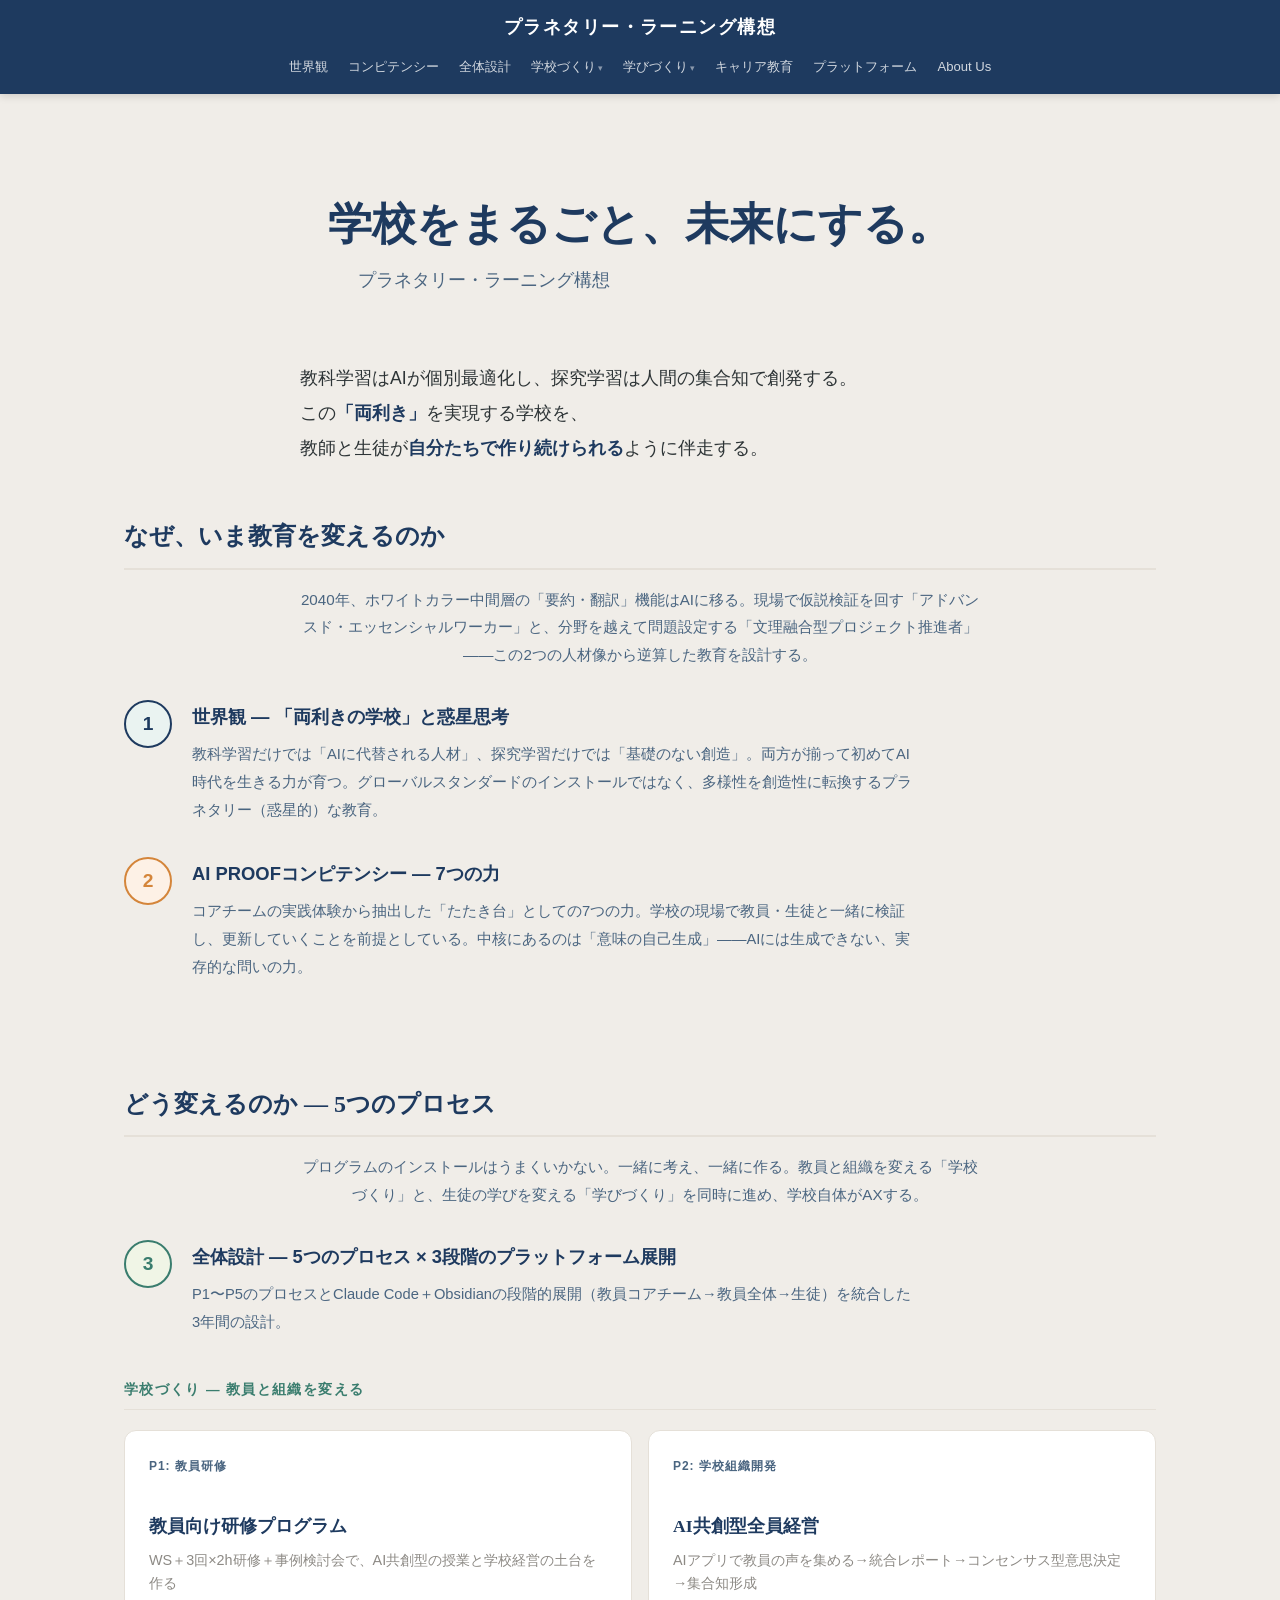
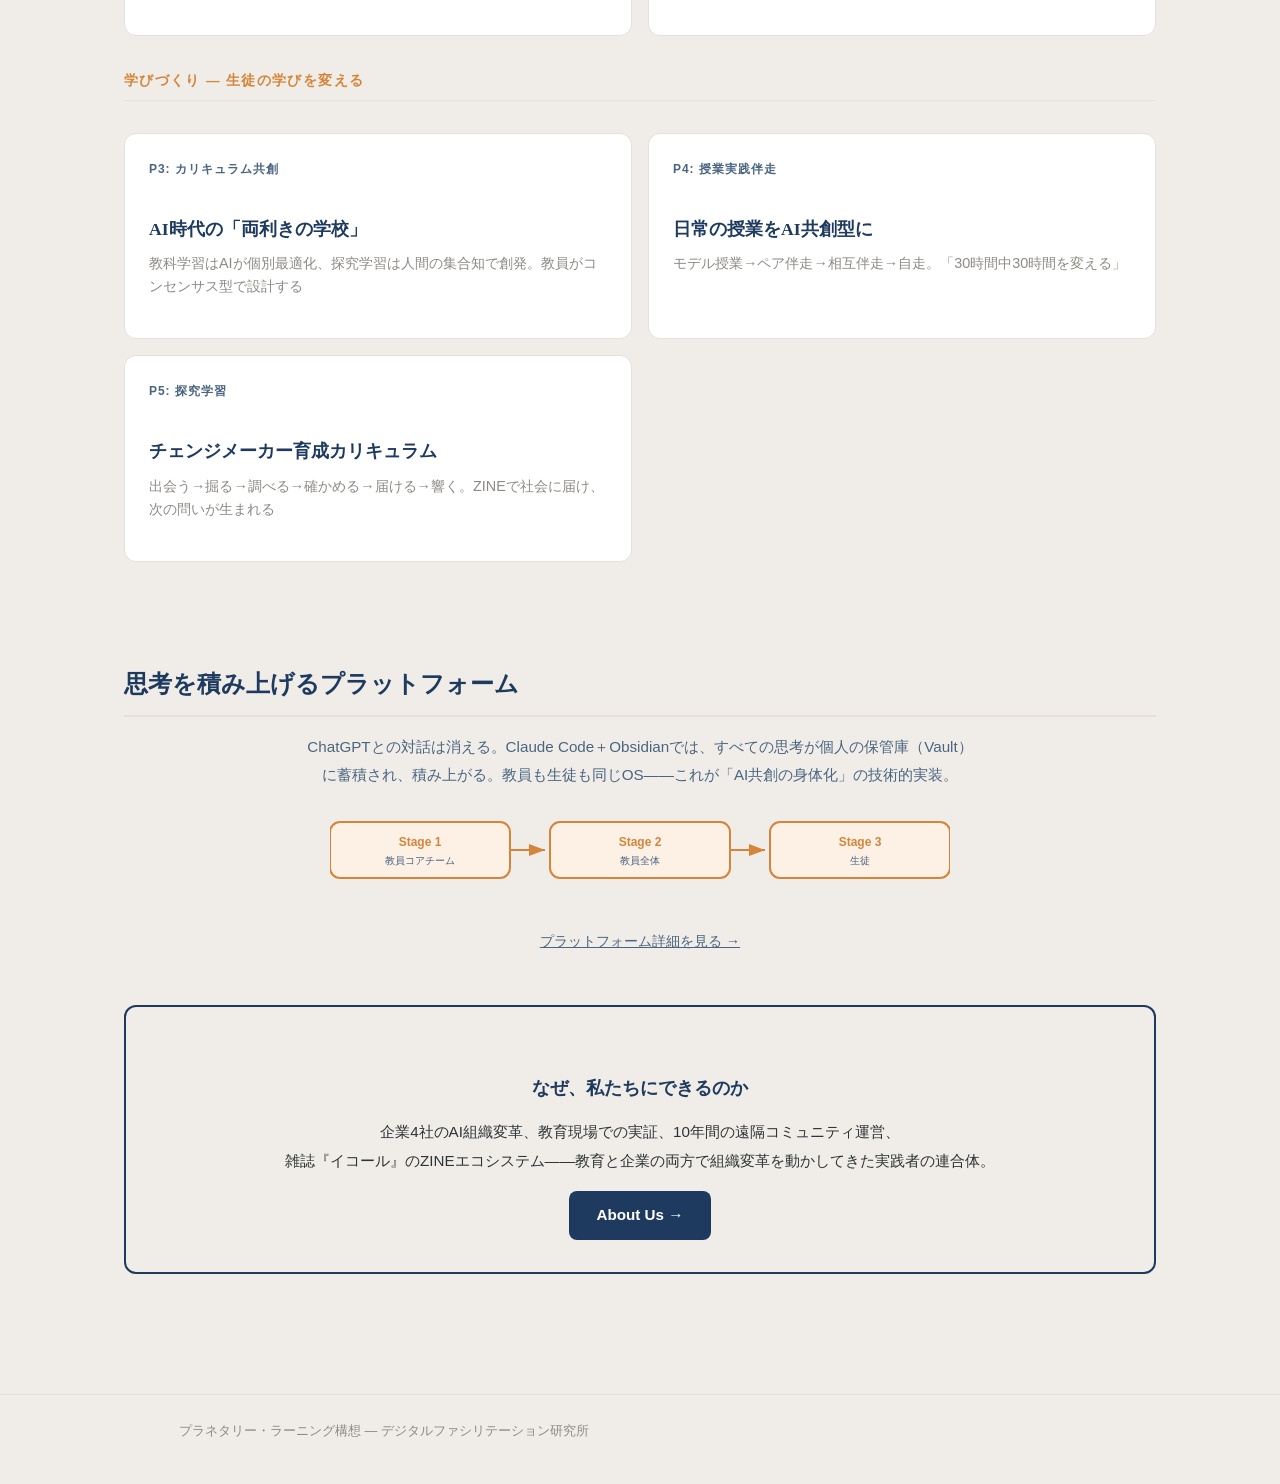
==== commit 850b0e69: "キャリア教育をナビの独立項目に移動（学びづくりとプラットフォームの間） 学校づくり▾ | 学びづくり▾ | キャリア教育 | プラットフォーム | About Us  Co-Authored-By: " ====
--- a/index.html
+++ b/index.html
@@ -48,6 +48,7 @@
           <a href="p5.html">P5: 探究学習</a>
         </div>
       </div>
+      <a href="career.html">キャリア教育</a>
       <a href="platform.html">プラットフォーム</a>
       <a href="about.html">About Us</a>
     </nav>
